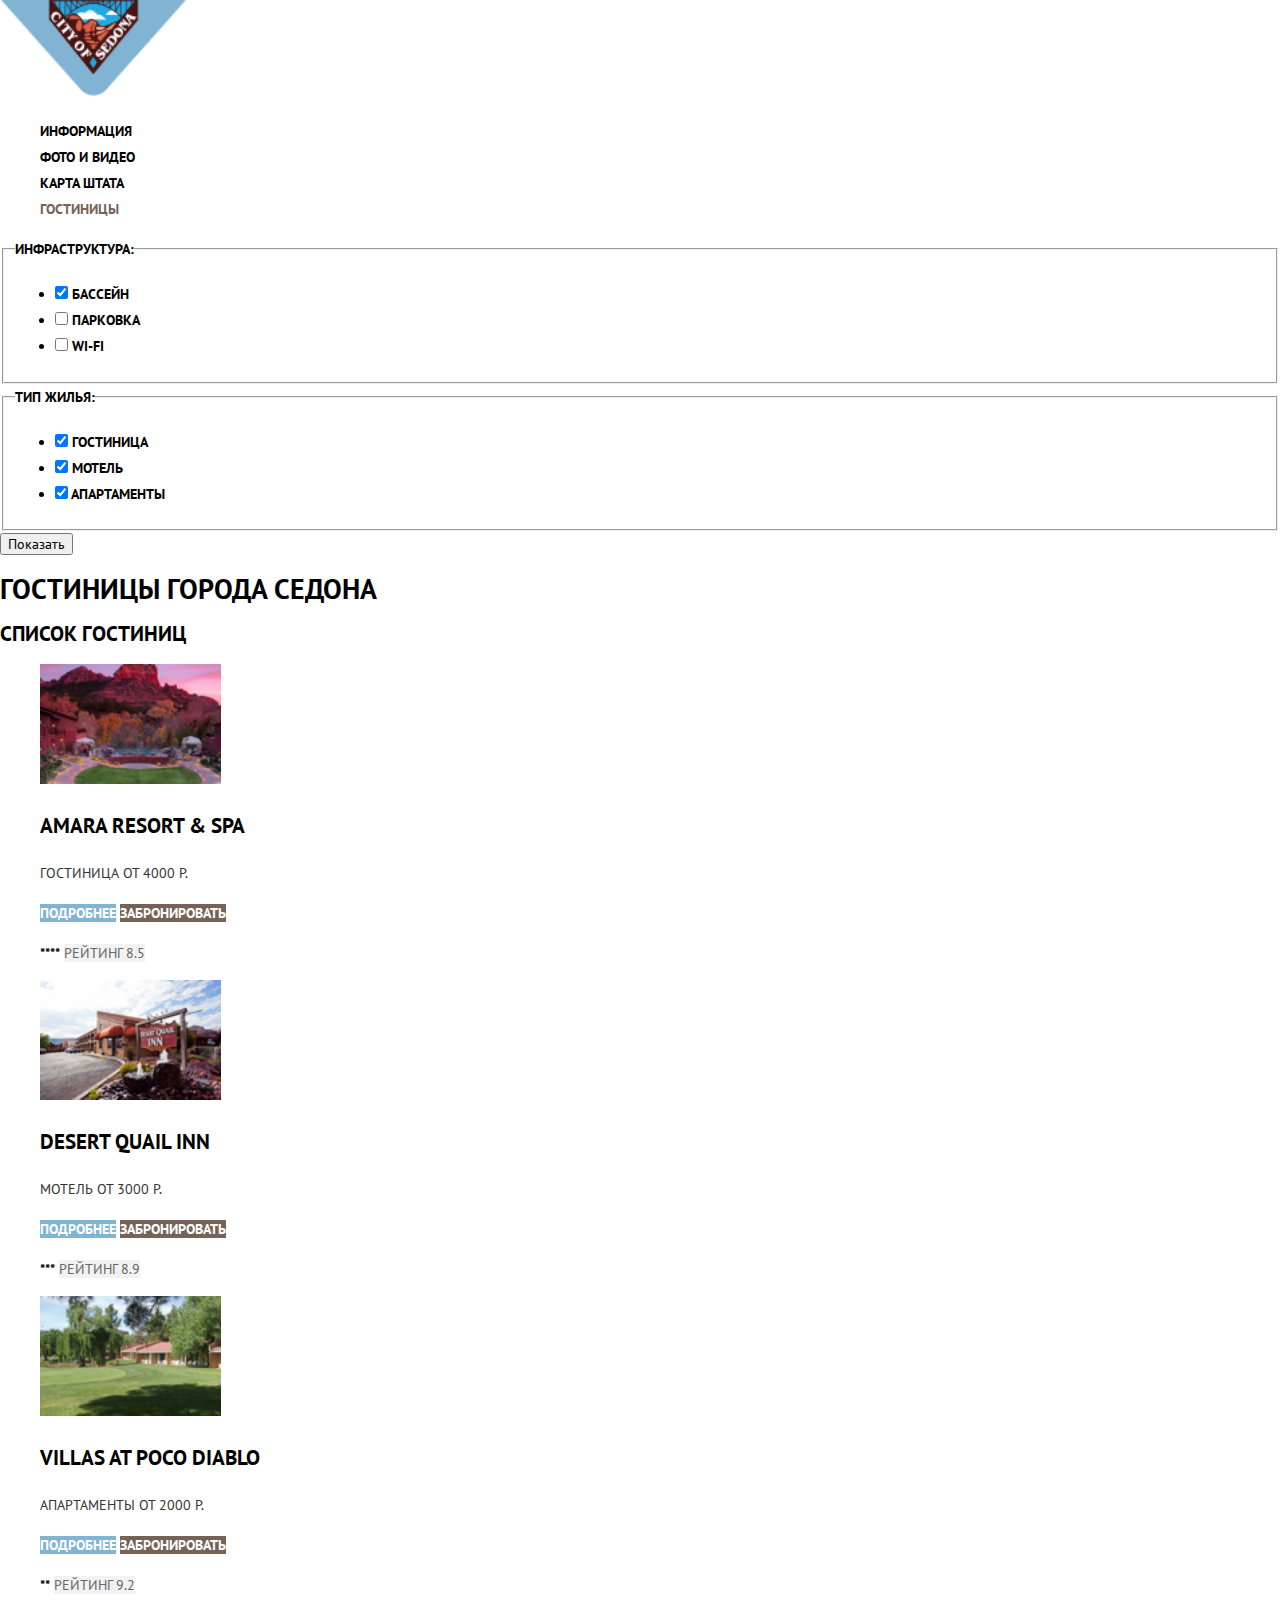
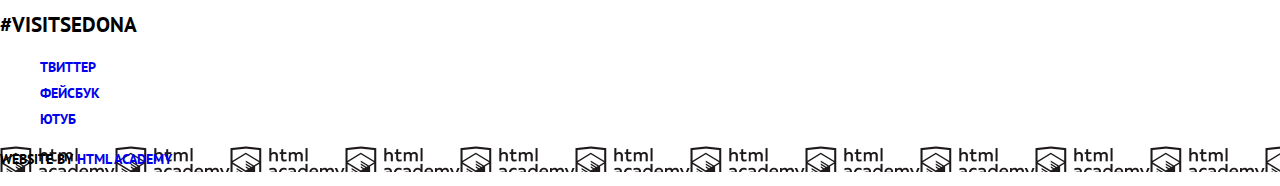
==== catalog.html @ d3e43f64 "исправление ошибок" ====
<!DOCTYPE html>
<html lang="ru">
  <head>
    <meta charset="utf-8">
     <title> City of Sedona</title>
     <link href="https://fonts.googleapis.com/css?family=PT+Sans:400,700" rel="stylesheet">
     <link href="css/normalize.css" rel="stylesheet">
     <link href="css/style.css" rel="stylesheet">
  </head>
  <body>
      <header class="main-header">
          <nav class="main-navigation">
              <a class="main-header-logo" href="index.html">
                  <img src="img/logo.png" width="187" height="96" alt="Логотип  city of Sedona">
                  </a>
              <ul class="site-navigation">
                <li><a href="info.html">Информация</a></li>
                <li><a href="photo_video.html">Фото и видео</a></li>
                <li><a href="state_map.html">Карта штата</a></li>
                <li class="site-navigation-current"><a href="catalog.html">Гостиницы</a></li>
              </ul>
            </nav>
    </header>
    <main class="container">
        <form class="filter" method="get"
        action="https://echo.htmlacademy.ru">
    <fieldset>
      <legend>Инфраструктура:</legend>
      <ul>
        <li class="filter-option">
          <input type="checkbox" name="pool" id="pool-id" checked>
          <label for="pool-id">Бассейн</label>
        </li>
        <li class="filter-option">
          <input type="checkbox" name="parking" id="parking-id">
          <label for="parking-id">Парковка</label>
        </li>
        <li class="filter-option">
          <input type="checkbox" name="Wi-Fi" id="Wi-Fi-id">
          <label for="Wi-Fi-id">Wi-Fi</label>
        </li>
      </ul>
    </fieldset>
    <fieldset>
        <legend>Тип жилья:</legend>
        <ul>
          <li class="filter-option">
            <input type="checkbox" name="hotel" id="hotel-id" checked>
            <label for="hotel-id">Гостиница</label>
          </li>
          <li class="filter-option">
            <input type="checkbox" name="motel" id="motel-id"checked>
            <label for="motel-id">Мотель</label>
          </li>
          <li class="filter-option">
            <input type="checkbox" name="apartments" id="apartments-id"checked>
            <label for="apartments-id">Апартаменты</label>
          </li>
        </ul>
      </fieldset>
      
    <button type="submit">Показать</button>
  </form>
            <h1 class="visualy-hidden">Гостиницы города Седона</h1>
          <section class="hotels">  
        <h2 class="visually-hidden">Cписок гостиниц</h2>
        <ul class="hotels-list">
                <li class="hotels-item">
                        <p class="hotels-item-image">
                          <img src="img/hotel-1.png" width="181" height="120" alt="Гостиница Amara Resort & Spa">
                        </p>        
                    <h3 class="hotels-name">Amara Resort & Spa</h3>
                <p>
                    <span class="hotels-type">Гостиница</span>
                    <span class="hotel-price">от 4000 Р.</span>
                </p>  
                <p class="hotel-item-detail">
                    <a class="details-bottom" href="#">Подробнее</a>
                    <a class="reservation-bottom" href="#">Забронировать</a>
                      </p>
                <p>
                  <span class="hotel-stars">****</span>
                  <span class="hotel-rating">Рейтинг 8.5</span> </p>             
                </li>
                <li class="hotels-item">
                            <p class="hotels-item-image">
                                      <img src="img/hotel-2.png" width="181" height="120" alt="Гостиница Desert Quail Inn">
                            </p>          
                        <h3 class="hotels-name">Desert Quail Inn</h3>
                    <p>
                        <span class="hotels-type">Мотель</span>
                        <span class="hotel-price">от 3000 Р.</span>
                    </p>  
                    <p class="hotel-item-detail">
                        <a class="details-bottom" href="#">Подробнее</a>
                        <a class="reservation-bottom" href="#">Забронировать</a>
                          </p>
                    <p>
                      <span class="hotel-stars">***</span>
                      <span class="hotel-rating"> Рейтинг 8.9</span> 
                    </p>             
                </li>
                <li class="hotels-item">
                        <p class="hotels-item-image">
                                  <img src="img/hotel-3.png" width="181" height="120" alt="Гостиница Villas At Poco Diablo"></p>
                    <h3 class="hotels-name">Villas At Poco Diablo</h3>
                <p>
                    <span class="hotels-type">Апартаменты</span>
                    <span class="hotel-price">от 2000 Р.</span>
                </p>  
                <p class="hotel-item-detail">
                    <a class="details-bottom" href="#">Подробнее</a>
                    <a class="reservation-bottom" href="#">Забронировать</a>
                      </p>
                <p>
                  <span class="hotel-stars">**</span>
                  <span class="hotel-rating"> Рейтинг 9.2</span>
                </p>             
                </li>
            </ul>
            <footer class="main-footer">
                    <p class="footer-contacts">
                       <a href="#">#VISITSEDONA </a></p>
                    <div class="footer-social">
                        <ul>
                          <li><a class="social-button" href="#">Твиттер</a></li>
                          <li><a class="social-button" href="#">Фейсбук</a></li>
                          <li><a class="social-button" href="#">Ютуб</a></li>
                        </ul>
                      </div> 
                      <p class="footer-copyright">
                          <b>Website by</b> 
                          <a  href="https://htmlacademy.ru">HTML Academy</a>
                        </p>
                  </footer> 
                  
  </body>
  </html>
---- css/style.css ----
body {
  margin: 0;
  padding: 0;

  font-family: "PT Sans", Arial, sans-serif;
  font-size: 14px;
  line-height: 26px;
  font-weight: 700;
  color: #000000;
  text-transform: uppercase;
  background-color: #ffffff;
  
}
a {
    text-decoration: none;
  }
  .main-navigation {
    font-size: 14px;
    line-height: 26px;
    color: #000000;
  }
  
  .site-navigation {
    list-style: none;
  }
  .site-navigation a {
  color: #000000;
}
.site-navigation a:hover{
    color: #81b3d2;
}
.site-navigation a:active
{
  color:rgba(0, 0, 0, 0.302);
}
.welcome-words{
    background-image: url("../img/background_welcome.jpg");
    background-repeat: no-repeat;
}
.welcome {
    font-size: 21px;
  }
  
.reason-title {
    color: rgb(51, 51, 51); 
    font-weight:400;
  }
  .interested-in{
    font-size:30px;
    line-height: 36px;
    color: #000000;
  }
  .appointment-info{
    font-size:14px;
    line-height: 24px;
    color: #333333;
    font-weight:400;
  }
  .footer-contacts a{
    font-size:21px;
    line-height: 26px;
    color: #000000;

  }
  .hotels-list{
    list-style: none;

  }
  .appointment-title{
        font-size:21px;
        line-height: 26px;
        color: #ffffff;
        background-color:#766357;
      
      }
      .button {
        font-size:21px;
        line-height:26px;
        color: #ffffff;
      
        background-color: #81b3d2;
        border: none;
      }

        .footer-social ul {
            list-style: none; 
        }
        .footer-copyright{
            background-image: url("../img/logo_name.svg"); 

        }
        .hotels-name{
            font-size:21px;
            line-height:26px;  
        }
        .reservation-bottom{
        font-size:14px;
        line-height:21px;
        color: #ffffff;
      
        background-color: #766357;
        border: none;}
        .reservation-bottom:hover{
          background-color:#604e43;
        }
        .reservation-bottom:active{
          background-color:#503e33; 
        }

        .details-bottom{
            font-size:14px;
        line-height:21px;
        color: #ffffff;
      
        background-color: #81b3d2;
        border: none;
      }
        .details-bottom:hover{
          background-color:#669ec0;
        }
        .details-bottom:active{
          background-color:#5496bd;

        }
        
        .hotels-type,.hotel-price{
                font-size: 14px;
                line-height:21px;
                color:#333333; 
                font-weight: 400;   
              }
        .hotel-rating{
            font-size: 14px;
            line-height:21px;
            color:#666666;
            background-color: #f2f2f2;
            border: none;
            font-weight: 400; 
        }  
        .site-navigation-current a{
            color:#766357;

        }
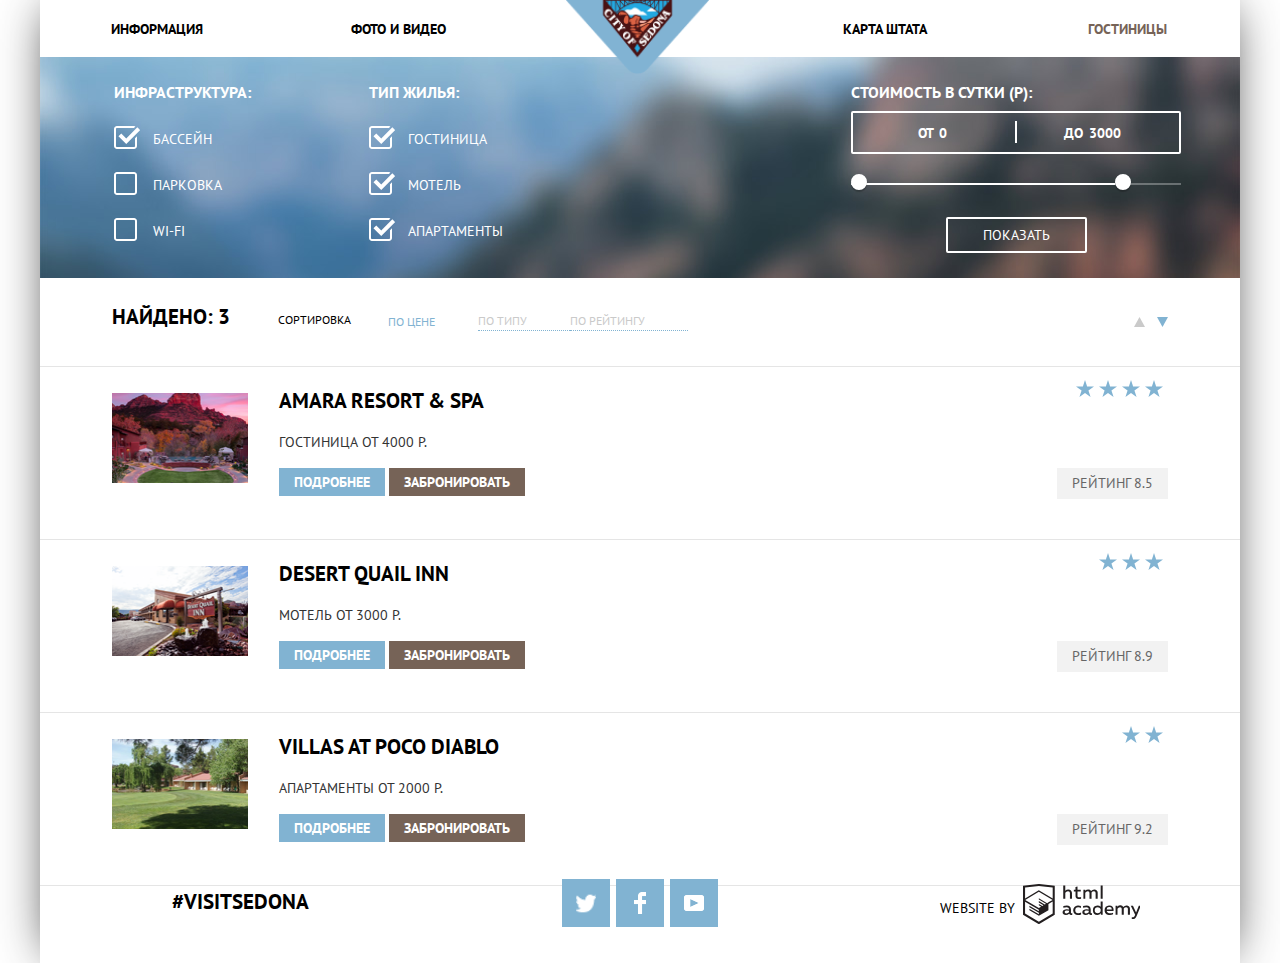
==== commit a5019bf7: "layout draft" ====
--- a/catalog.html
+++ b/catalog.html
@@ -8,69 +8,115 @@
      <link href="css/style.css" rel="stylesheet">
   </head>
   <body>
+      <div class="container">
       <header class="main-header">
           <nav class="main-navigation">
               <a class="main-header-logo" href="index.html">
-                  <img src="img/logo.png" width="187" height="96" alt="Логотип  city of Sedona">
+                  <img src="img/logo.png" width="145" height="70" alt="Логотип  city of Sedona">
                   </a>
               <ul class="site-navigation">
-                <li><a href="info.html">Информация</a></li>
-                <li><a href="photo_video.html">Фото и видео</a></li>
-                <li><a href="state_map.html">Карта штата</a></li>
-                <li class="site-navigation-current"><a href="catalog.html">Гостиницы</a></li>
+                <li class="item-left"><a href="info.html">Информация</a></li>
+                <li class="item-left"><a href="photo_video.html">Фото и видео</a></li>
+                <li class="item-right"><a href="state_map.html">Карта штата</a></li>
+                <li class="site-navigation-current item-right"><a href="catalog.html">Гостиницы</a></li>
               </ul>
             </nav>
     </header>
-    <main class="container">
+    <main>
         <form class="filter" method="get"
         action="https://echo.htmlacademy.ru">
-    <fieldset>
+        <fieldset>
       <legend>Инфраструктура:</legend>
       <ul>
         <li class="filter-option">
-          <input type="checkbox" name="pool" id="pool-id" checked>
+          <input class="visually-hidden filter-input filter-input-checkbox" type="checkbox" name="pool" id="pool-id" checked>
           <label for="pool-id">Бассейн</label>
         </li>
         <li class="filter-option">
-          <input type="checkbox" name="parking" id="parking-id">
+          <input class="visually-hidden filter-input filter-input-checkbox" type="checkbox" name="parking" id="parking-id">
           <label for="parking-id">Парковка</label>
         </li>
         <li class="filter-option">
-          <input type="checkbox" name="Wi-Fi" id="Wi-Fi-id">
+          <input class="visually-hidden filter-input filter-input-checkbox" type="checkbox" name="Wi-Fi" id="Wi-Fi-id">
           <label for="Wi-Fi-id">Wi-Fi</label>
         </li>
       </ul>
     </fieldset>
-    <fieldset>
+    <fieldset class="type-of-housing">
         <legend>Тип жилья:</legend>
         <ul>
           <li class="filter-option">
-            <input type="checkbox" name="hotel" id="hotel-id" checked>
+            <input class="visually-hidden filter-input filter-input-checkbox" type="checkbox" name="hotel" id="hotel-id" checked>
             <label for="hotel-id">Гостиница</label>
           </li>
           <li class="filter-option">
-            <input type="checkbox" name="motel" id="motel-id"checked>
+            <input class="visually-hidden filter-input filter-input-checkbox" type="checkbox" name="motel" id="motel-id"checked>
             <label for="motel-id">Мотель</label>
           </li>
           <li class="filter-option">
-            <input type="checkbox" name="apartments" id="apartments-id"checked>
+            <input class="visually-hidden filter-input filter-input-checkbox" type="checkbox" name="apartments" id="apartments-id"checked>
             <label for="apartments-id">Апартаменты</label>
           </li>
         </ul>
       </fieldset>
+      <div class="filter-range">
+        <div class="filter-range-title">Стоимость в сутки (р):</div>
+        <div class="price-controls">
+          <label class="min-price">от <input type="text" name="min-price" value="0"></label>
+          <label class="max-price">до <input type="text" name="max-price" value="3000"></label>
+        </div>
+        <div class="range-controls">
+          <div class="scale">
+            <div class="bar"></div>
+          </div>
+          <div class="range-toggle range-toggle-min"></div>
+          <div class="range-toggle range-toggle-max"></div>
+        </div>
+        <button class="btn-transparent" type="submit">Показать</button>
+      </div>
       
-    <button type="submit">Показать</button>
   </form>
-            <h1 class="visualy-hidden">Гостиницы города Седона</h1>
+  <section class="result">
+    <span class="title-result">Найдено: 3</span>
+    <span class="sorting">Сортировка</span>
+    <div>
+      <ul class="sorting-for">
+        <li class="price">
+          <a href="#">По цене</a>
+        </li>
+        <li class="type">
+          <a href="#">По типу</a>
+        </li>
+        <li class="for-raiting">
+          <a href="#">По рейтингу</a>
+        </li>
+        </ul>
+    </div>
+    <div class="trigon">
+      <div class="trigon-up">
+        <a href="#">
+            <svg xmlns="http://www.w3.org/2000/svg" width="11" height="10">
+              <path fill="#cacaca" d="M5.5 0L0 10h11z"/>
+            </svg></a>
+      </div>
+      <div class="trigon-down">
+        <a href="#">
+            <svg xmlns="http://www.w3.org/2000/svg" width="11" height="10">
+              <path fill="#81b3d2" d="M5.5 10L0 0h11"/>
+            </svg></a>
+      </div>      
+    </div>
+  </section>  
           <section class="hotels">  
-        <h2 class="visually-hidden">Cписок гостиниц</h2>
+        <h2 class="visually-hidden">Cписок гостиниц города Седона</h2>
         <ul class="hotels-list">
                 <li class="hotels-item">
                         <p class="hotels-item-image">
-                          <img src="img/hotel-1.png" width="181" height="120" alt="Гостиница Amara Resort & Spa">
-                        </p>        
-                    <h3 class="hotels-name">Amara Resort & Spa</h3>
-                <p>
+                          <img src="img/hotel-1.png" width="136" height="90" alt="Гостиница Amara Resort & Spa">
+                        </p>
+                        <div class="description-hotels">        
+                    <h3 class="hotels-name"><a href="#">Amara Resort & Spa</a></h3>
+                <p class="type-price">
                     <span class="hotels-type">Гостиница</span>
                     <span class="hotel-price">от 4000 Р.</span>
                 </p>  
@@ -79,14 +125,41 @@
                     <a class="reservation-bottom" href="#">Забронировать</a>
                       </p>
                 <p>
-                  <span class="hotel-stars">****</span>
-                  <span class="hotel-rating">Рейтинг 8.5</span> </p>             
+                </div>
+                <div class="rating">
+                  <div class="stars">
+                    <ul class="stars-list">
+                      <li class="stars-item">
+                          <svg xmlns="http://www.w3.org/2000/svg" width="18" height="17">
+                            <path fill="#81B3D2" d="M9.002 0l2.126 6.494h6.877l-5.564 4.012L14.566 17l-5.564-4.013L3.438 17l2.126-6.494L0 6.494h6.878z"/>
+                          </svg>
+                        </li> 
+                        <li class="stars-item">
+                            <svg xmlns="http://www.w3.org/2000/svg" width="18" height="17">
+                              <path fill="#81B3D2" d="M9.002 0l2.126 6.494h6.877l-5.564 4.012L14.566 17l-5.564-4.013L3.438 17l2.126-6.494L0 6.494h6.878z"/>
+                            </svg>
+                          </li> 
+                          <li class="stars-item">
+                              <svg xmlns="http://www.w3.org/2000/svg" width="18" height="17">
+                                <path fill="#81B3D2" d="M9.002 0l2.126 6.494h6.877l-5.564 4.012L14.566 17l-5.564-4.013L3.438 17l2.126-6.494L0 6.494h6.878z"/>
+                              </svg>
+                            </li> 
+                            <li class="stars-item">
+                                <svg xmlns="http://www.w3.org/2000/svg" width="18" height="17">
+                                  <path fill="#81B3D2" d="M9.002 0l2.126 6.494h6.877l-5.564 4.012L14.566 17l-5.564-4.013L3.438 17l2.126-6.494L0 6.494h6.878z"/>
+                                </svg>
+                              </li>  
+                    </ul>
+                  </div>
+                  <span class="hotel-rating">Рейтинг 8.5</span> </p> 
+                </div>            
                 </li>
                 <li class="hotels-item">
                             <p class="hotels-item-image">
-                                      <img src="img/hotel-2.png" width="181" height="120" alt="Гостиница Desert Quail Inn">
-                            </p>          
-                        <h3 class="hotels-name">Desert Quail Inn</h3>
+                                      <img src="img/hotel-2.png" width="136" height="90" alt="Гостиница Desert Quail Inn">
+                            </p> 
+                            <div class="description-hotels">           
+                        <h3 class="hotels-name"><a href="#">Desert Quail Inn</a></h3>
                     <p>
                         <span class="hotels-type">Мотель</span>
                         <span class="hotel-price">от 3000 Р.</span>
@@ -95,46 +168,106 @@
                         <a class="details-bottom" href="#">Подробнее</a>
                         <a class="reservation-bottom" href="#">Забронировать</a>
                           </p>
-                    <p>
-                      <span class="hotel-stars">***</span>
+                    <p></div>
+                      <div class="rating">
+                          <div class="stars">
+                            <ul class="stars-list">
+                              <li class="stars-item">
+                                  <svg xmlns="http://www.w3.org/2000/svg" width="18" height="17">
+                                    <path fill="#81B3D2" d="M9.002 0l2.126 6.494h6.877l-5.564 4.012L14.566 17l-5.564-4.013L3.438 17l2.126-6.494L0 6.494h6.878z"/>
+                                  </svg>
+                                </li> 
+                                <li class="stars-item">
+                                    <svg xmlns="http://www.w3.org/2000/svg" width="18" height="17">
+                                      <path fill="#81B3D2" d="M9.002 0l2.126 6.494h6.877l-5.564 4.012L14.566 17l-5.564-4.013L3.438 17l2.126-6.494L0 6.494h6.878z"/>
+                                    </svg>
+                                  </li> 
+                                  <li class="stars-item">
+                                      <svg xmlns="http://www.w3.org/2000/svg" width="18" height="17">
+                                        <path fill="#81B3D2" d="M9.002 0l2.126 6.494h6.877l-5.564 4.012L14.566 17l-5.564-4.013L3.438 17l2.126-6.494L0 6.494h6.878z"/>
+                                      </svg>
+                                    </li> 
+                            </ul>
+                          </div>
                       <span class="hotel-rating"> Рейтинг 8.9</span> 
-                    </p>             
+                    </p> 
+                    </div>            
                 </li>
                 <li class="hotels-item">
                         <p class="hotels-item-image">
-                                  <img src="img/hotel-3.png" width="181" height="120" alt="Гостиница Villas At Poco Diablo"></p>
-                    <h3 class="hotels-name">Villas At Poco Diablo</h3>
+                                  <img src="img/hotel-3.png" width="136" height="90" alt="Гостиница Villas At Poco Diablo"></p>
+                <div class="description-hotels"> 
+                    <h3 class="hotels-name"><a href="#">Villas At Poco Diablo</a></h3>
                 <p>
                     <span class="hotels-type">Апартаменты</span>
                     <span class="hotel-price">от 2000 Р.</span>
                 </p>  
                 <p class="hotel-item-detail">
-                    <a class="details-bottom" href="#">Подробнее</a>
-                    <a class="reservation-bottom" href="#">Забронировать</a>
+                    <a class="details-bottom hotel-bottom" href="#">Подробнее</a>
+                    <a class="reservation-bottom hotel-bottom" href="#">Забронировать</a>
                       </p>
                 <p>
-                  <span class="hotel-stars">**</span>
+                </div> 
+                <div class="rating">
+                    <div class="stars">
+                      <ul class="stars-list">
+                        <li class="stars-item">
+                            <svg xmlns="http://www.w3.org/2000/svg" width="18" height="17">
+                              <path fill="#81B3D2" d="M9.002 0l2.126 6.494h6.877l-5.564 4.012L14.566 17l-5.564-4.013L3.438 17l2.126-6.494L0 6.494h6.878z"/>
+                            </svg>
+                          </li> 
+                          <li class="stars-item">
+                              <svg xmlns="http://www.w3.org/2000/svg" width="18" height="17">
+                                <path fill="#81B3D2" d="M9.002 0l2.126 6.494h6.877l-5.564 4.012L14.566 17l-5.564-4.013L3.438 17l2.126-6.494L0 6.494h6.878z"/>
+                              </svg>
+                            </li>  
+                      </ul>
+                    </div>
                   <span class="hotel-rating"> Рейтинг 9.2</span>
-                </p>             
+                </p> </div>            
                 </li>
             </ul>
             <footer class="main-footer">
-                    <p class="footer-contacts">
-                       <a href="#">#VISITSEDONA </a></p>
-                    <div class="footer-social">
-                        <ul>
-                          <li><a class="social-button" href="#">Твиттер</a></li>
-                          <li><a class="social-button" href="#">Фейсбук</a></li>
-                          <li><a class="social-button" href="#">Ютуб</a></li>
-                        </ul>
-                      </div> 
-                      <p class="footer-copyright">
-                          <b>Website by</b> 
-                          <a  href="https://htmlacademy.ru">HTML Academy</a>
-                        </p>
-                  </footer> 
-                  
-  </body>
-  </html>     
+                <p class="footer-contacts">
+                   <a href="#">#VISITSEDONA </a></p>
+                <div class="footer-social">
+                    <ul>
+                      <li><a class="social-button" href="#"><span class="visually-hidden">Твиттер</span>
+                        <svg xmlns="http://www.w3.org/2000/svg" xmlns:xlink="http://www.w3.org/1999/xlink" width="20" height="20"><image width="20" height="21" xlink:href="[data-uri]"/></svg></a></li>
+                      <li><a class="social-button" href="#"><span class="visually-hidden">Фейсбук</span>
+                        <svg xmlns="http://www.w3.org/2000/svg" xmlns:xlink="http://www.w3.org/1999/xlink" width="12" height="22" viewBox="0 0 12 22">
+                          <metadata><?xpacket begin="﻿" id="W5M0MpCehiHzreSzNTczkc9d"?>
+                        <x:xmpmeta xmlns:x="adobe:ns:meta/" x:xmptk="Adobe XMP Core 5.6-c142 79.160924, 2017/07/13-01:06:39        ">
+                           <rdf:RDF xmlns:rdf="http://www.w3.org/1999/02/22-rdf-syntax-ns#">
+                              <rdf:Description rdf:about=""/>
+                           </rdf:RDF>
+                        </x:xmpmeta>
+                                             
+                        <?xpacket end="w"?></metadata>
+                        <image id="fb-icon" width="12" height="22" xlink:href="[data-uri]"/>
+                        </svg></a></li>
+                      <li><a class="social-button" href="#"><span class="visually-hidden">Ютуб</span>
+                        <svg xmlns="http://www.w3.org/2000/svg" xmlns:xlink="http://www.w3.org/1999/xlink" width="20" height="16" viewBox="0 0 20 16">
+                          <metadata><?xpacket begin="﻿" id="W5M0MpCehiHzreSzNTczkc9d"?>
+                        <x:xmpmeta xmlns:x="adobe:ns:meta/" x:xmptk="Adobe XMP Core 5.6-c142 79.160924, 2017/07/13-01:06:39        ">
+                           <rdf:RDF xmlns:rdf="http://www.w3.org/1999/02/22-rdf-syntax-ns#">
+                              <rdf:Description rdf:about=""/>
+                           </rdf:RDF>
+                        </x:xmpmeta>                      
+                        <?xpacket end="w"?></metadata>
+                        <image id="youtube" width="20" height="16" xlink:href="[data-uri]"/>
+                        </svg></a></li>
+                    </ul>
+                  </div> 
+                  <p class="footer-copyright">
+                      <b>Website by</b> 
+                      <a  href="https://htmlacademy.ru"><span class="visually-hidden">HTML Academy</span>
+                        <svg id="Layer_1" data-name="Layer 1" xmlns="http://www.w3.org/2000/svg" viewBox="0 0 108.08 36.85"><title>logo-htmlacademy-small1</title><path d="M44.61,26.88a2,2,0,0,0,.55-0.1v1.33a3.25,3.25,0,0,1-1.18.21,1.67,1.67,0,0,1-1.67-1,4.84,4.84,0,0,1-3.14,1.08c-1.51,0-2.91-.83-2.91-2.55,0-2.13,2-2.79,3.71-2.79a11.08,11.08,0,0,1,2.17.25v-0.3c0-1-.76-1.77-2.19-1.77a7.42,7.42,0,0,0-3,.64v-1.7a10.21,10.21,0,0,1,3.19-.55c2.36,0,3.81,1.12,3.81,3.65v3a0.54,0.54,0,0,0,.49.59h0.17Zm-6.44-1.13A1.35,1.35,0,0,0,39.63,27h0.11a3.39,3.39,0,0,0,2.41-1V24.58a9.72,9.72,0,0,0-1.81-.21c-1,0-2.16.33-2.16,1.38h0Zm12.36-6.11a5,5,0,0,1,2.57.64V22a4.08,4.08,0,0,0-2.3-.7,2.75,2.75,0,1,0,0,5.49,5,5,0,0,0,2.43-.64v1.71a6.27,6.27,0,0,1-2.76.57A4.21,4.21,0,0,1,46,24.51q0-.21,0-0.41a4.32,4.32,0,0,1,4.18-4.46h0.38Zm12.17,7.24a2,2,0,0,0,.55-0.1v1.33a3.25,3.25,0,0,1-1.18.21,1.67,1.67,0,0,1-1.67-1,4.84,4.84,0,0,1-3.14,1.08c-1.51,0-2.91-.83-2.91-2.55,0-2.13,2-2.79,3.71-2.79a11.08,11.08,0,0,1,2.17.25v-0.3c0-1-.76-1.77-2.19-1.77a7.42,7.42,0,0,0-3,.64v-1.7a10.21,10.21,0,0,1,3.19-.55c2.36,0,3.81,1.12,3.81,3.65v3a0.54,0.54,0,0,0,.49.59h0.17Zm-6.44-1.13A1.35,1.35,0,0,0,57.73,27h0.11a3.39,3.39,0,0,0,2.41-1V24.58a9.72,9.72,0,0,0-1.81-.21c-1.06,0-2.16.33-2.16,1.38h0ZM73,16V28.2H71.35V26.88a3.88,3.88,0,0,1-3.19,1.54,4.4,4.4,0,0,1,0-8.78,3.81,3.81,0,0,1,3,1.3V16H73Zm-4.53,5.22a2.76,2.76,0,1,0,0,5.52A2.86,2.86,0,0,0,71.15,25V23A2.91,2.91,0,0,0,68.49,21.27ZM79,19.64c3.31,0,4.46,2.68,3.92,5.09H76.7c0.21,1.5,1.67,2.11,3.19,2.11a6.11,6.11,0,0,0,2.64-.59v1.6a7.14,7.14,0,0,1-3,.57C77,28.42,74.78,27,74.78,24a4.18,4.18,0,0,1,4-4.39H79Zm0.09,1.54a2.28,2.28,0,0,0-2.44,2.1v0.06H81.3A2,2,0,0,0,79.13,21.18Zm5.73,7V19.87h1.65v1a3.81,3.81,0,0,1,2.78-1.27A2.86,2.86,0,0,1,91.89,21a4.12,4.12,0,0,1,2.91-1.33A3.06,3.06,0,0,1,98,23V28.2h-1.9V23.05a1.59,1.59,0,0,0-1.42-1.75H94.42a2.8,2.8,0,0,0-2.07,1.12V28.2h-1.9V23.05A1.59,1.59,0,0,0,89,21.31H88.8a3,3,0,0,0-2.21,1.29v5.63H84.86Zm21.31-8.33h1.9l-3.91,9.46c-0.9,2.17-2.09,2.86-3.35,2.86a4.76,4.76,0,0,1-1.1-.14V30.46a2.86,2.86,0,0,0,.85.12c0.9,0,1.58-.64,2.07-1.9l0.17-.42-4-8.4h2l2.86,6.29ZM38.73,1.46V6.22a3.81,3.81,0,0,1,2.7-1.14,3.25,3.25,0,0,1,3.44,3.4v5.15H43V8.72a1.81,1.81,0,0,0-1.61-2h-0.3a2.93,2.93,0,0,0-2.32,1.39v5.52h-1.9V1.46h1.9ZM49.94,2.31v3h3V6.91h-3v3.81c0,1.1.5,1.46,1.58,1.46a4.49,4.49,0,0,0,1.69-.33v1.6A6.8,6.8,0,0,1,51,13.8a2.55,2.55,0,0,1-2.86-2.74V6.89H46.58V5.26h1.5V2.74Zm5.4,11.31V5.28H57v1A3.81,3.81,0,0,1,59.77,5a2.86,2.86,0,0,1,2.6,1.33A4.12,4.12,0,0,1,65.28,5,3.06,3.06,0,0,1,68.44,8.4v5.21h-1.9V8.46a1.59,1.59,0,0,0-1.42-1.75H64.89a2.8,2.8,0,0,0-2.07,1.12v5.78h-1.9V8.46A1.59,1.59,0,0,0,59.5,6.71H59.27A3,3,0,0,0,57.06,8v5.63H55.34ZM71.17,1.45H73V13.6H71.17V1.45ZM14.71,0H14.55L0,1.54V28.21l14.55,8.66,14.55-8.66V1.54Zm12.5,27.1L14.55,34.64,1.9,27.12V16.18l12.59,7.5V25L5.86,19.9v1.31l8.68,5.21v1.39L5.87,22.65V24l8.68,5.21,8.75-5.24V18.31L27.2,16V27.12Zm0-12.53-3.48,2-1.6,1L14.51,13v1.31L21,18.23H21l-0.14.09-1,.54-5.37-3.2V17l4.24,2.52-1,.67-3.2-1.9v1.31l2.1,1.24L14.5,22.1,2,14.65,14.51,7.11Zm0-1.32L14.49,5.76,1.91,13.25v-10L14.56,1.92,27.21,3.25v10h0Z" transform="translate(0 -0.02)" fill="#231f20"/></svg>
+                      </a>
+                    </p>
+              </footer>  
+          </div>
+        </body>
+      </html>
 
             --- a/css/style.css
+++ b/css/style.css
@@ -9,8 +9,50 @@
   color: #000000;
   text-transform: uppercase;
   background-color: #ffffff;
-  
-}
+}
+img{
+max-width: 100%;
+height:auto;
+
+}
+html { box-sizing: border-box; }
+*, *::before, *::after { box-sizing: inherit;  }
+
+.visually-hidden:not(:focus):not(:active),
+input[type="checkbox"].visually-hidden,
+input[type="radio"].visually-hidden {
+  position: absolute;
+
+  width: 1px;
+  height: 1px;
+  margin: -1px;
+  border: 0;
+  padding: 0;
+
+  white-space: nowrap;
+
+  clip-path: inset(100%);
+  clip: rect(0 0 0 0);
+  overflow: hidden;
+}
+
+.container{
+width:1200px;
+margin:0 auto;
+-webkit-box-shadow: 0px 0px 47px -11px rgba(0,0,0,0.84);
+-moz-box-shadow: 0px 0px 47px -11px rgba(0,0,0,0.84);
+box-shadow: 0px 0px 47px -11px rgba(0,0,0,0.84);
+}
+.main-header{
+min-height: 57px;
+}
+ .main-header-logo{
+ position: absolute;
+ left:51%;
+ margin-left:-88px;
+ 
+ z-index: 1;
+} 
 a {
     text-decoration: none;
   }
@@ -22,6 +64,30 @@
   
   .site-navigation {
     list-style: none;
+    display:flex;
+    margin: 0;
+    
+    padding-left: 71px;
+    min-height:57px;
+    align-items:center;
+    
+    padding-right:73px;
+    justify-content: space-between;
+  }
+
+  .site-navigation li:nth-child(2){
+    margin-right: auto;
+  }
+  .site-navigation li{
+    width:240px;
+  }
+  .item-left{
+    text-align: left;
+    
+  }
+  .item-right{
+    text-align: right;
+
   }
   .site-navigation a {
   color: #000000;
@@ -36,119 +102,841 @@
 .welcome-words{
     background-image: url("../img/background_welcome.jpg");
     background-repeat: no-repeat;
-}
-.welcome {
+    min-height: 512px;
+    text-align: center;
+    padding-top: 76px;
+     position: relative;
+}
+
+.welcome-words::after {
+content: "";
+width:100%;
+height:58px;
+background-image: url("../img/polygon.png");
+
+background-repeat: no-repeat;
+position: absolute;
+bottom: 0;
+left:0;
+
+}
+.welcome-words img{
+  margin-left: 16px;
+
+}
+
+.saying {
     font-size: 21px;
-  }
-  
-.reason-title {
+    /* min-height: 100px; */
+    text-align: center;
+    margin-top: 55px;
+    margin-left: 15px;
+
+  }
+  .reason-title { 
     color: rgb(51, 51, 51); 
-    font-weight:400;
-  }
+   font-weight:400;
+   text-align: center;
+   min-height: 48px; 
+   padding: 0;
+   margin: 28px;
+   margin-left: 40px;
+ }
+ .item-title{
+  font-size: 21px;
+  line-height: 22px;
+  margin-top: 25px;
+  padding-left: 18px;
+
+ }
+ .item-title-extra{
+  font-size: 21px;
+  line-height: 21px;
+  margin-top: 4px; 
+ }
+
+  /* --------------------------------------------------------------- */
+ 
+   .reason-list{
+  display: flex;
+  flex-wrap: wrap;
+   min-height: 255px;
+   margin: 0;
+   padding: 0;
+   list-style: none;
+   justify-content: center;
+   
+ } 
+ .reason-item{
+   width:400px;
+   min-height: 255px;
+   background-color:#eeeeee;
+   text-align: center;
+   padding-top: 25px;
+   padding-right: 23px;
+   padding-left: 25px;
+
+ }
+ .reason-item-special{
+   background-color: #81b3d2;
+   color:#ffffff;
+
+ }
+
+ .reason-item-image{
+  vertical-align: top;
+  line-height: 0;
+  border:none;
+  margin: 0 auto;
+
+ }
+ .description-item-special{
+   font-weight:400;
+   font-size: 14px;
+  line-height: 21px; 
+
+ }
+ .description-reason{
+  font-weight:400;
+  text-align: center;
+  line-height: 22px;
+ }
+ .item-number{
+  font-weight:400;
+  text-align: center;
+  font-size: 14px;
+  line-height: 21px; 
+  padding-bottom: 9px;
+  padding-left: 11px;
+}
+
+ .extra-reason-list
+ {
+  display: flex;
+  flex-wrap: nowrap;
+   min-height: 255px;
+   margin: 0;
+   padding: 0;
+   list-style: none;
+ }
+ .extra-reason-item{
+    width: 400px;
+    min-height: 328px;
+    text-align: center;
+    padding-top: 159px;
+    padding-left: 61px;
+    padding-right: 46px;
+}
+ 
+ .extra-reason-item:nth-child(1){
+  background: url("../img/icon-house.png");
+  background-repeat: no-repeat;
+  background-position: 169px 63px;
+ }
+ .extra-reason-item:nth-child(2){
+  background: url("../img/icon-food.png");
+  background-repeat: no-repeat;
+  background-position: 171px 63px;
+ }
+ .extra-reason-item:nth-child(3){
+  background: url("../img/icon-gift.png");
+  background-repeat: no-repeat;
+  background-position: 178px 59px;
+ }
+  
+
+
+  
+ 
+/* ================================================================ */
   .interested-in{
     font-size:30px;
     line-height: 36px;
     color: #000000;
+    text-align: center;
+    padding-top: 23px;
+    margin-bottom: 26px;
+    padding-left: 16px;
+
   }
   .appointment-info{
     font-size:14px;
     line-height: 24px;
     color: #333333;
     font-weight:400;
-  }
+    text-align: center;
+    padding-left: 9px;
+    padding-bottom: 50px;
+    width:442px;
+    margin:0 auto;
+    border:none;
+  }
+.appointment-title{
+      font-size:21px;
+      line-height: 26px;
+      color: #ffffff;
+      background-color:#766357;
+      width:575px;
+      min-height:86px;
+      text-transform: uppercase;
+      display: block;
+      margin:0 auto;
+      border:none;
+      padding-left: 24px;
+      padding-bottom: 10px;
+
+    }
+    .appointment-title:hover{
+      background-color:#604e43;
+    } 
+    .appointment-title:active{
+      background-color:#503e33;
+    }
+    .button {
+      font-size:21px;
+      line-height:26px;
+      color: #ffffff;
+    
+      background-color: #81b3d2;
+      border: none;
+    }
+ .appointment-form{
+   width:575px;
+   min-height: 399px;
+   border:1px solid black;
+   padding: 55px;
+   text-align:center;
+   margin: 0 auto;
+   background-color: #ffffff;
+   position: absolute;
+   z-index: 100;
+   left:50%;
+   margin-left:-287px;
+   border:none;
+   padding-top: 43px;
+   padding-left: 68px;
+ }  
+ .appointment-form input{
+  width: 342px;
+ min-height: 10px;
+ height:38px;
+ background-color: #f2f2f2;
+ border:none;
+ padding-left: 12px;
+
+ }
+ .appointment-form input:hover{
+background-color: #ebebeb;
+ }
+ .appointment-form input:focus{
+  background-color:none;
+ }
+ .appointment-item{
+   display:flex;
+   justify-content: space-between;
+   align-items: center;
+   margin-bottom: 24px;
+   border:none;
+ }
+ 
+ .appointment-form .adult-amount{
+border:none;
+width:38px;
+height:38px;
+
+
+ }
+ .button-minus{
+  width:38px;
+  height:38px;
+  background:#f2f2f2;
+  margin-left:40px;
+  border:none;
+  font-size: 33px;
+  line-height:26px;
+  font-weight: 700;
+  color:#a9a9a9;
+ }
+ .button-minus:hover {
+   color: #000000;
+
+ }
+ .button-plus{
+  width:38px;
+  height:38px;
+  background:#f2f2f2;
+
+margin-left:0px;
+border:none;
+font-size: 33px;
+color:#a9a9a9;
+ }
+ .button-plus:hover{
+  color: #000000;
+ }
+ .appointment-item-two .children-amount{
+    width:38px;
+    height:38px;
+    background:#f2f2f2;
+
+ }
+ .appointment-item-two{
+   display: flex;
+   justify-content: flex-start;
+ }
+ .adult-amount{
+margin:0;
+padding:0;
+
+ }
+ .find{
+    display:block;
+    background-color: #81b3d2;
+    color:#ffffff;
+    width: 100%;
+    min-height:58px;
+    font-size:21px;
+    line-height: 26px;
+    text-transform: uppercase;
+    border:none;
+    margin-top: 33px;
+ }
+ .adults{
+   display:flex;
+ }
+ .children{
+  display:flex;
+  margin-left: 47px;
+ }
+ .footer-contacts{
+   width:400px;
+   text-align: center;
+ }
   .footer-contacts a{
     font-size:21px;
     line-height: 26px;
     color: #000000;
-
-  }
+    
+  }
+  .footer-social{
+    width:400px;
+  }
+  .footer-social ul {
+    display:flex;
+    list-style: none; 
+    margin:0 auto;
+    padding:0;
+    width:156px;
+    flex-wrap: wrap;
+  justify-content: space-between;
+    }
+.social-button:hover,
+.social-button:focus{
+  background-color: #669ec0;
+}
+.social-button:active{
+  background-color:#5496bd
+}
+.social-button:active{
+    fill: #88b6d1;
+  }
+
+  .footer-copyright {
+    display: flex;
+    width:400px;
+    justify-content: center;
+  margin-bottom: 4px;
+  align-items: center;
+}
+.footer-copyright a{
+width:118px;
+height:47px;
+
+}
+
+.footer-copyright a:hover path{
+  fill: #81b3d2;
+}
+.footer-copyright a:active path{
+  fill: #bdbbbc;
+}
+.footer-copyright b{
+  font-size:14px;
+    line-height: auto;
+    text-transform: uppercase;
+    font-weight: 400;
+    padding-right: 8px;
+}
+.main-footer{
+ display:flex; 
+justify-content:space-around;
+align-items: center;
+margin-top: -43px;
+
+min-height: 120px;
+      }
+  .social-button {
+  display: flex;
+  align-items: center;
+  justify-content: center;
+  width: 48px;
+  height: 48px;
+    
+      background-color: #81b3d2;
+    }
+     
+
+.result{
+display:flex;
+width:1200px; 
+/* border-bottom: 1px solid #e5e5e5; */
+padding: 28px 72px;
+justify-content: flex-start;
+flex-wrap: wrap;
+min-height: 88px;
+align-items: center;
+
+}
+ .title-result{
+  margin-top: -9px;
+  font-weight: bold;
+  font-size: 21px;
+  line-height: 26px;
+} 
+.sorting{
+  font-size: 12px;
+  line-height: 18px;
+  font-weight: 400;
+  align-items: center;
+  vertical-align: baseline;
+  margin-left: 48px;
+  margin-top: -3px;
+
+} 
+.sorting-for{
+  display:flex;
+  list-style: none;
+  /* width:785px; */
+  justify-content: flex-start;
+  font-size: 12px;
+  line-height: 18px;
+  font-weight: 400;
+  align-items: center;
+  margin:0;
+  padding:0;
+  margin-left: 37px;
+}  
+ .price a{
+color:#81b3d2;
+}
+.type {
+border-bottom: 1px dotted #81b3d2;
+}
+.type a,.for-raiting a{
+  color:#cacaca;
+}
+.type a:hover{
+  color:#81b3d2;
+}
+.type a:active{
+  color:#000000;
+}
+.for-raiting{
+  border-bottom: 1px dotted #81b3d2; 
+}
+.for-raiting a:hover{
+  color:#81b3d2;
+}
+.for-raiting a:active{
+  color:#000000;
+}
+.trigon{
+
+  display:flex;
+  margin:0;
+  padding:0;
+  margin-left:auto; 
+  /* left: 429px; */
+  position: relative;
+}
+.price{
+padding-right: 43px;
+}
+.type{
+  padding-right: 35px;
+}
+.trigon-botton {
+  margin-left:auto;
+}
+.trigon-up{
+  padding-right: 12px;
+}
+.trigon-up a:hover path{
+  fill: #231f20;
+}
+.trigon-down a:hover path{
+  fill: #231f20;
+}
+.trigon-up a:active path{
+  fill: #81b3d2;
+}
+.trigon-down a:active path{
+  fill: #81b3d2;}
+  .sorting-for li{
+    padding-right: 43px;
+  }
+
+
   .hotels-list{
-    list-style: none;
-
-  }
-  .appointment-title{
-        font-size:21px;
-        line-height: 26px;
-        color: #ffffff;
-        background-color:#766357;
+  list-style: none;
+  margin:0;
+  padding:0;
+  border-top: 1px solid #e5e5e5;
+  }
+  .hotels-item{
+    display: flex;
+    padding: 12px 72px;
+    border-bottom: 1px solid #e5e5e5;
+  }
+  .hotels-name{
+    margin-top: 9px;
+    margin-bottom: 0px;
+  }
+  .type-prise{
+    margin: 0;
+  }
+ 
+
+.hotels-name a{
+  font-size:21px;
+  line-height:26px;
+ color:#000000;    
+        }
+.hotels-name a:hover{
+  color:#81b3d2;
+        }
+.hotels-name a:active{
+  color:#cacaca;
+    }
+.description-hotels{
+  margin-left: 31px;
+}
+.rating{
+  margin-left:auto;
+  display: flex;
+  flex-direction: column;
+}
+.hotel-item-detail a{
+  padding: 5px 15px;
+}
+.reservation-bottom{
+font-size:14px;
+line-height:21px;
+color: #ffffff;
       
+background-color: #766357;
+border: none;}
+
+.reservation-bottom:hover{
+ background-color:#604e43;
+        }
+.reservation-bottom:active{
+  background-color:#503e33; 
+        }
+
+.details-bottom{
+font-size:14px;
+line-height:21px;
+color: #ffffff;  
+background-color: #81b3d2;
+border: none;
       }
-      .button {
-        font-size:21px;
-        line-height:26px;
-        color: #ffffff;
-      
-        background-color: #81b3d2;
-        border: none;
-      }
-
-        .footer-social ul {
-            list-style: none; 
+.details-bottom:hover{
+background-color:#669ec0;
         }
-        .footer-copyright{
-            background-image: url("../img/logo_name.svg"); 
-
-        }
-        .hotels-name{
-            font-size:21px;
-            line-height:26px;  
-        }
-        .reservation-bottom{
-        font-size:14px;
-        line-height:21px;
-        color: #ffffff;
-      
-        background-color: #766357;
-        border: none;}
-        .reservation-bottom:hover{
-          background-color:#604e43;
-        }
-        .reservation-bottom:active{
-          background-color:#503e33; 
-        }
-
-        .details-bottom{
-            font-size:14px;
-        line-height:21px;
-        color: #ffffff;
-      
-        background-color: #81b3d2;
-        border: none;
-      }
-        .details-bottom:hover{
-          background-color:#669ec0;
-        }
-        .details-bottom:active{
-          background-color:#5496bd;
-
+.details-bottom:active{
+background-color:#5496bd;
         }
         
-        .hotels-type,.hotel-price{
-                font-size: 14px;
-                line-height:21px;
-                color:#333333; 
-                font-weight: 400;   
-              }
-        .hotel-rating{
-            font-size: 14px;
-            line-height:21px;
-            color:#666666;
-            background-color: #f2f2f2;
-            border: none;
-            font-weight: 400; 
-        }  
-        .site-navigation-current a{
-            color:#766357;
-
-        }    
-                
+.hotels-type,.hotel-price{
+      font-size: 14px;
+       line-height:21px;
+      color:#333333; 
+       font-weight: 400;   
+      }
+.hotels-type{
+  margin-right:
+}      
+.hotel-rating{
+ font-size: 14px;
+line-height:21px;
+color:#666666;
+ background-color: #f2f2f2;
+border: none;
+ font-weight: 400;
+  margin-top: 63px;
+ padding: 5px 15px;
+
+} 
+.stars-list{
+list-style: none;
+display:flex;
+justify-content: flex-end;
+padding:0;
+margin:0;
+/* height:80px; */
+align-items: center;
+}
+.stars-item{
+padding-right:5px;
+}
+.site-navigation-current a{
+  color:#766357;
+}  
+
+.filter{
+display: flex;
+align-items: center;
+justify-content: flex-start;
+ background-image: url("../img/background-catalog.jpg");
+background-repeat: no-repeat;
+width:1200px;
+min-height:217px;
+color:#ffffff;
+padding: 5px 59px;
+}
+.filter fieldset{
+  margin-top: 20px;
+    border: none;
+}
+.type-of-housing{
+  margin-left: 93px;
+}
+ 
+
+.filter legend{
+  margin-bottom: 18px;
+  font-size:16px;
+  line-height: 21px;
+  padding-left: 2px;
+ 
+}
+.filter ul {
+  padding: 0;
+  margin: 0;
+  
+  list-style: none;
+  line-height: 21px;
+}
+
+.filter-option{
+
+  font-size:14px;
+  line-height: 27px;
+  font-weight: 400;
+  
     
-
-      
-
-
-
+  padding-bottom: 19px;
+    padding-left: 35px;
+}
+.filter-option label {
+  position: relative;
+
+  display: block;
+
+  cursor: pointer;
+  user-select: none;
+  padding-left: 6px;
+}
+.filter-input-checkbox + label::before {
+  content: "";
+  position: absolute;
+  left: -33px;
+  top: 0;
+  width: 26px;
+  height: 23px;
+
+
+  background-image: url("../img/checkbox-off.svg");
+  background-repeat: no-repeat;
+  background-position: 0 0;
+   /* border: 2px solid #ffffff;  */
+}
+.filter-input-checkbox:checked + label::before {
+
+  background-image: url("../img/checkbox-on.svg");
+  
+}
+  .filter-cost{
+    font-weight: 400;
+
+  }       
+
+  .filter-range {
+    width: 330px;
+    margin-left: auto; 
+  
+    color: #ffffff;
+    text-transform: uppercase;
+  }
+  
+  .filter-range-title {
+    margin-bottom: 8px;
+  
+    font-weight: 600;
+    font-size: 16px;
+    line-height: 21px;
+  }
+  
+  .price-controls {
+    position: relative;
+    
+    
+    margin-bottom: 29px;
+    height: 43px;
+    font-size: 0;
+    margin-bottom: 29px;
+    border: 2px solid #ffffff;
+    border-radius: 2px;
+  }
+  
+  .price-controls::after {
+    content: "";
+    position: absolute;
+    top: 50%;
+    left: 50%;
+  
+    width: 2px;
+    height: 22px;
+  
+    background: #ffffff;
+    transform: translate(-50%, -50%);
+  }
+  
+  .price-controls label {
+    display: inline-block;
+    line-height: 29px;
+    font-size: 14px;
+    line-height: 38px;
+    vertical-align: top;
+  
+    cursor: pointer;
+  }
+  
+  .price-controls .min-price,
+  .price-controls .max-price {
+    padding-right: 12px;
+    padding-left: 65px;
+  }
+  
+  .price-controls input {
+    width: 50px;
+    margin: 0;
+  
+    color: inherit;
+    font: inherit;
+  
+    background: none;
+    border: none;
+  }
+  
+  .range-controls {
+    position: relative;
+  
+    margin-bottom: 32px;
+  }
+  
+  .range-controls .scale {
+    height: 2px;
+  
+    background: rgba(255, 255, 255, 0.3);
+  }
+  
+  .range-controls .bar {
+    width: 80%;
+    height: 2px;
+  
+    background: #ffffff;
+  }
+  
+  .range-toggle {
+    position: absolute;
+    top: -9px;
+  
+    width: 4px;
+    height: 4px;
+  
+    background: #ababab;
+    border: 8px solid #ffffff;
+    border-radius: 50%;
+    box-shadow: 0 2px 1px 0 rgba(0, 1, 1, 0.2);
+    cursor: pointer;
+  }
+  
+  .range-toggle:hover {
+    background: #1c4f80;
+    background: url("../img/filter-button.svg")
+  }
+  
+  .range-toggle-min {
+    left: 0;
+  }
+  
+  .range-toggle-max {
+    left: 80%;
+  }
+  
+  .btn-transparent {
+    display: block;
+    margin: 0 auto;
+    padding: 6px 35px;
+  
+    font-size: 14px;
+    line-height: 20px;
+    color: #ffffff;
+    text-transform: uppercase;
+  
+    background: transparent;
+    border: 2px solid #ffffff;
+    border-radius: 2px;
+    cursor: pointer;
+  }
+  
+  .btn-transparent:hover {
+    color: #000000;
+  
+    background: #ffffff;
+  }
+ .calendar-arrival{
+   position:absolute;
+   left: 495px;
+    top: 60px;
+
+ } 
+ .calendar-departure{
+  position:absolute;
+  left: 494px;
+  top: 127px;
+ }
+ .calendar-arrival:hover path{
+  fill: #000000;
+}
+.calendar-arrival:active path{
+  fill: #81b3d2;
+}
+.calendar-departure:hover path{
+  fill: #000000;
+}
+.calendar-departure:active path{
+  fill: #81b3d2;
+}
  
+
+  
+
+
+
+ 
   
   
     
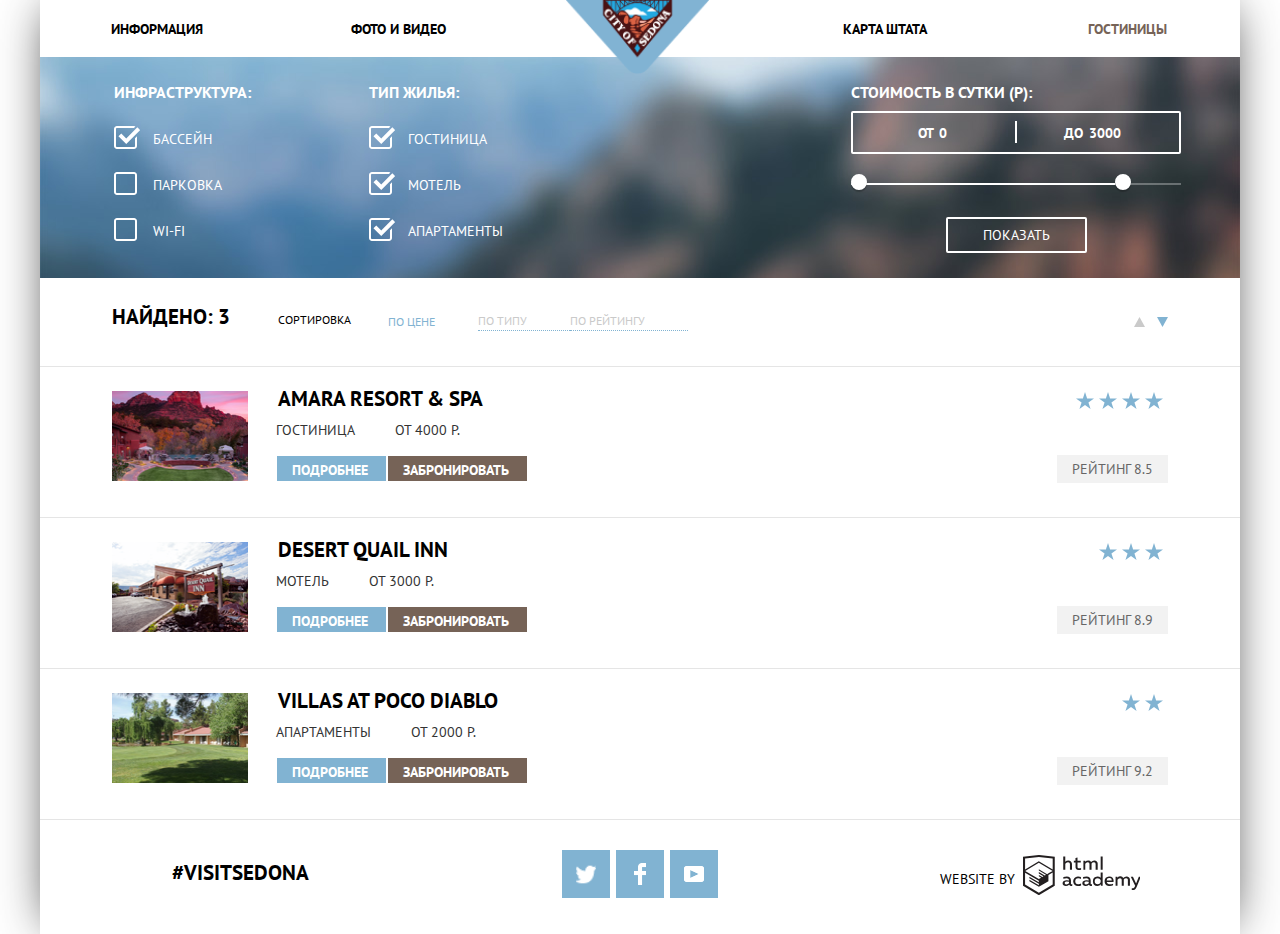
==== commit b2f76790: "pixel perfect draft" ====
--- a/catalog.html
+++ b/catalog.html
@@ -160,7 +160,7 @@
                             </p> 
                             <div class="description-hotels">           
                         <h3 class="hotels-name"><a href="#">Desert Quail Inn</a></h3>
-                    <p>
+                      <p class="type-price">
                         <span class="hotels-type">Мотель</span>
                         <span class="hotel-price">от 3000 Р.</span>
                     </p>  
@@ -198,7 +198,7 @@
                                   <img src="img/hotel-3.png" width="136" height="90" alt="Гостиница Villas At Poco Diablo"></p>
                 <div class="description-hotels"> 
                     <h3 class="hotels-name"><a href="#">Villas At Poco Diablo</a></h3>
-                <p>
+                    <p class="type-price">
                     <span class="hotels-type">Апартаменты</span>
                     <span class="hotel-price">от 2000 Р.</span>
                 </p>  
--- a/css/style.css
+++ b/css/style.css
@@ -130,7 +130,7 @@
     /* min-height: 100px; */
     text-align: center;
     margin-top: 55px;
-    margin-left: 15px;
+    margin-left: 2px;
 
   }
   .reason-title { 
@@ -140,19 +140,20 @@
    min-height: 48px; 
    padding: 0;
    margin: 28px;
-   margin-left: 40px;
+   margin-left: 23px;
  }
  .item-title{
   font-size: 21px;
   line-height: 22px;
   margin-top: 25px;
-  padding-left: 18px;
+  
 
  }
  .item-title-extra{
   font-size: 21px;
   line-height: 21px;
   margin-top: 4px; 
+  margin-left: -15px;
  }
 
   /* --------------------------------------------------------------- */
@@ -200,6 +201,7 @@
   font-weight:400;
   text-align: center;
   line-height: 22px;
+  margin-left: -12px;
  }
  .item-number{
   font-weight:400;
@@ -231,17 +233,17 @@
  .extra-reason-item:nth-child(1){
   background: url("../img/icon-house.png");
   background-repeat: no-repeat;
-  background-position: 169px 63px;
+  background-position: 162px 63px;
  }
  .extra-reason-item:nth-child(2){
   background: url("../img/icon-food.png");
   background-repeat: no-repeat;
-  background-position: 171px 63px;
+  background-position: 164px 63px;
  }
  .extra-reason-item:nth-child(3){
   background: url("../img/icon-gift.png");
   background-repeat: no-repeat;
-  background-position: 178px 59px;
+  background-position: 170px 59px;
  }
   
 
@@ -256,7 +258,7 @@
     text-align: center;
     padding-top: 23px;
     margin-bottom: 26px;
-    padding-left: 16px;
+   
 
   }
   .appointment-info{
@@ -265,7 +267,7 @@
     color: #333333;
     font-weight:400;
     text-align: center;
-    padding-left: 9px;
+ 
     padding-bottom: 50px;
     width:442px;
     margin:0 auto;
@@ -282,7 +284,7 @@
       display: block;
       margin:0 auto;
       border:none;
-      padding-left: 24px;
+      padding-left: 9px;
       padding-bottom: 10px;
 
     }
@@ -311,18 +313,18 @@
    position: absolute;
    z-index: 100;
    left:50%;
-   margin-left:-287px;
-   border:none;
-   padding-top: 43px;
-   padding-left: 68px;
- }  
+   margin-left: -296px;
+   border: none;
+   padding-top: 40px;
+   padding-left: 69px;}
+   
  .appointment-form input{
   width: 342px;
  min-height: 10px;
  height:38px;
  background-color: #f2f2f2;
  border:none;
- padding-left: 12px;
+ 
 
  }
  .appointment-form input:hover{
@@ -337,6 +339,9 @@
    align-items: center;
    margin-bottom: 24px;
    border:none;
+ }
+ .appointment-item input{
+   padding-left: 12px;
  }
  
  .appointment-form .adult-amount{
@@ -472,6 +477,7 @@
 justify-content:space-around;
 align-items: center;
 margin-top: -43px;
+margin-top: -6px;
 
 min-height: 120px;
       }
@@ -599,11 +605,12 @@
     border-bottom: 1px solid #e5e5e5;
   }
   .hotels-name{
-    margin-top: 9px;
+    margin-top: 7px;
     margin-bottom: 0px;
-  }
-  .type-prise{
-    margin: 0;
+    margin-left: -1px;
+  }
+  .type-price {
+    margin-top: 4px;
   }
  
 
@@ -619,19 +626,32 @@
   color:#cacaca;
     }
 .description-hotels{
+  padding-top: 12px;
   margin-left: 31px;
+  padding-bottom: 20px;
 }
 .rating{
   margin-left:auto;
-  display: flex;
-  flex-direction: column;
+  /* display: flex;
+  flex-direction: column; */
+}
+.hotels-item-image {
+  padding-top: 10px;
 }
 .hotel-item-detail a{
   padding: 5px 15px;
+  margin-left: -2px;
+  padding-right: 18px;
+  padding-bottom: 2px;
+}
+.hotels-item {
+  padding-top: 0px;
+  padding-bottom: 0;
 }
 .reservation-bottom{
 font-size:14px;
 line-height:21px;
+
 color: #ffffff;
       
 background-color: #766357;
@@ -647,6 +667,7 @@
 .details-bottom{
 font-size:14px;
 line-height:21px;
+/* margin-left: -1px; */
 color: #ffffff;  
 background-color: #81b3d2;
 border: none;
@@ -658,16 +679,27 @@
 background-color:#5496bd;
         }
         
-.hotels-type,.hotel-price{
-      font-size: 14px;
-       line-height:21px;
-      color:#333333; 
-       font-weight: 400;   
-      }
+.hotels-type {
+  font-size: 14px;
+  line-height:21px;
+ color:#333333; 
+  font-weight: 400;  
+  margin-left: -3px;
+}
+.hotel-price{
+  font-size: 14px;
+    line-height:21px;
+  color:#333333; 
+    font-weight: 400;   
+    margin-left: 36px;
+  }
 .hotels-type{
   margin-right:
 }      
 .hotel-rating{
+ 
+  position: relative;
+  bottom: -39px;
  font-size: 14px;
 line-height:21px;
 color:#666666;
@@ -686,6 +718,9 @@
 margin:0;
 /* height:80px; */
 align-items: center;
+}
+.stars {
+  margin-top: 24px;
 }
 .stars-item{
 padding-right:5px;
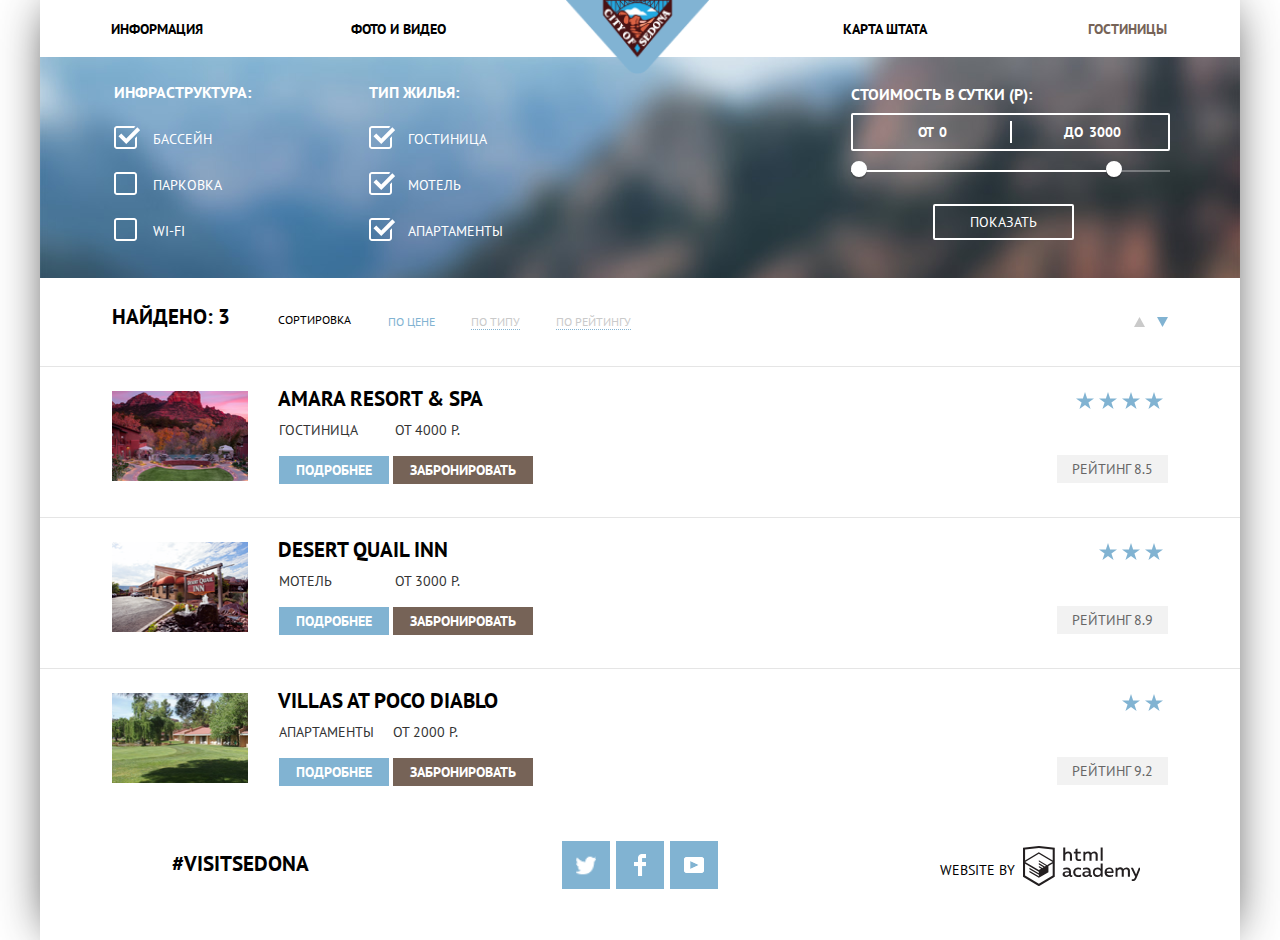
==== commit dff16b13: "процесс верстки" ====
--- a/catalog.html
+++ b/catalog.html
@@ -162,7 +162,7 @@
                         <h3 class="hotels-name"><a href="#">Desert Quail Inn</a></h3>
                       <p class="type-price">
                         <span class="hotels-type">Мотель</span>
-                        <span class="hotel-price">от 3000 Р.</span>
+                        <span class="hotel-price-2">от 3000 Р.</span>
                     </p>  
                     <p class="hotel-item-detail">
                         <a class="details-bottom" href="#">Подробнее</a>
@@ -200,7 +200,7 @@
                     <h3 class="hotels-name"><a href="#">Villas At Poco Diablo</a></h3>
                     <p class="type-price">
                     <span class="hotels-type">Апартаменты</span>
-                    <span class="hotel-price">от 2000 Р.</span>
+                    <span class="hotel-price-3">от 2000 Р.</span>
                 </p>  
                 <p class="hotel-item-detail">
                     <a class="details-bottom hotel-bottom" href="#">Подробнее</a>
--- a/css/style.css
+++ b/css/style.css
@@ -120,11 +120,6 @@
 left:0;
 
 }
-.welcome-words img{
-  margin-left: 16px;
-
-}
-
 .saying {
     font-size: 21px;
     /* min-height: 100px; */
@@ -313,10 +308,10 @@
    position: absolute;
    z-index: 100;
    left:50%;
-   margin-left: -296px;
-   border: none;
-   padding-top: 40px;
-   padding-left: 69px;}
+   margin-left: -288px;
+    border: none;
+    padding-top: 23px;
+    padding-left: 69px;}
    
  .appointment-form input{
   width: 342px;
@@ -337,8 +332,9 @@
    display:flex;
    justify-content: space-between;
    align-items: center;
-   margin-bottom: 24px;
+   margin:0;
    border:none;
+   margin-top:29px;
  }
  .appointment-item input{
    padding-left: 12px;
@@ -355,12 +351,12 @@
   width:38px;
   height:38px;
   background:#f2f2f2;
-  margin-left:40px;
   border:none;
-  font-size: 33px;
+    font-size: 25px;
   line-height:26px;
   font-weight: 700;
   color:#a9a9a9;
+  margin: 0;
  }
  .button-minus:hover {
    color: #000000;
@@ -388,12 +384,23 @@
  .appointment-item-two{
    display: flex;
    justify-content: flex-start;
+   margin-top:29px;
  }
  .adult-amount{
 margin:0;
 padding:0;
-
- }
+text-align: center;
+ }
+ .children-amount{
+  text-align: center;
+ }
+.adults label{
+  margin-right:42px;
+}
+.children label {
+  margin-right:26px;
+}
+
  .find{
     display:block;
     background-color: #81b3d2;
@@ -404,15 +411,22 @@
     line-height: 26px;
     text-transform: uppercase;
     border:none;
-    margin-top: 33px;
+    margin-top: 55px;
  }
  .adults{
    display:flex;
+   margin:0;
+   align-items: center;
  }
  .children{
   display:flex;
-  margin-left: 47px;
- }
+  margin:0;
+  align-items: center;
+  margin-left: auto;
+ }
+.modal p{
+  margin:0;
+}
  .footer-contacts{
    width:400px;
    text-align: center;
@@ -476,10 +490,10 @@
  display:flex; 
 justify-content:space-around;
 align-items: center;
-margin-top: -43px;
-margin-top: -6px;
-
 min-height: 120px;
+background: #ffffff;
+position: relative;
+top:-15px;
       }
   .social-button {
   display: flex;
@@ -535,7 +549,7 @@
  .price a{
 color:#81b3d2;
 }
-.type {
+.type a {
 border-bottom: 1px dotted #81b3d2;
 }
 .type a,.for-raiting a{
@@ -547,7 +561,7 @@
 .type a:active{
   color:#000000;
 }
-.for-raiting{
+.for-raiting a{
   border-bottom: 1px dotted #81b3d2; 
 }
 .for-raiting a:hover{
@@ -589,7 +603,7 @@
 .trigon-down a:active path{
   fill: #81b3d2;}
   .sorting-for li{
-    padding-right: 43px;
+    padding-right: 36px;
   }
 
 
@@ -611,6 +625,21 @@
   }
   .type-price {
     margin-top: 4px;
+    margin-bottom: 10px;
+  }
+  .hotel-price-2{
+    font-size: 14px;
+    line-height: 21px;
+    color: #333333;
+    font-weight: 400;
+    margin-left: 59px;
+  }
+  .hotel-price-3{
+    font-size: 14px;
+    line-height: 21px;
+    color: #333333;
+    font-weight: 400;
+    margin-left: 15px;
   }
  
 
@@ -639,10 +668,8 @@
   padding-top: 10px;
 }
 .hotel-item-detail a{
-  padding: 5px 15px;
-  margin-left: -2px;
-  padding-right: 18px;
-  padding-bottom: 2px;
+  padding: 5px 17px;
+ 
 }
 .hotels-item {
   padding-top: 0px;
@@ -651,7 +678,7 @@
 .reservation-bottom{
 font-size:14px;
 line-height:21px;
-
+padding:4px 18px;
 color: #ffffff;
       
 background-color: #766357;
@@ -667,7 +694,7 @@
 .details-bottom{
 font-size:14px;
 line-height:21px;
-/* margin-left: -1px; */
+padding:4px 16px;
 color: #ffffff;  
 background-color: #81b3d2;
 border: none;
@@ -684,20 +711,16 @@
   line-height:21px;
  color:#333333; 
   font-weight: 400;  
-  margin-left: -3px;
 }
 .hotel-price{
   font-size: 14px;
     line-height:21px;
   color:#333333; 
     font-weight: 400;   
-    margin-left: 36px;
-  }
-.hotels-type{
-  margin-right:
-}      
+    margin-left: 33px;
+  }
+
 .hotel-rating{
- 
   position: relative;
   bottom: -39px;
  font-size: 14px;
@@ -810,9 +833,10 @@
   .filter-range {
     width: 330px;
     margin-left: auto; 
-  
+  padding-right:11px;
     color: #ffffff;
     text-transform: uppercase;
+    min-height: 167px;
   }
   
   .filter-range-title {
@@ -828,9 +852,9 @@
     
     
     margin-bottom: 29px;
-    height: 43px;
+    height: 38px;
     font-size: 0;
-    margin-bottom: 29px;
+    margin-bottom: 19px;
     border: 2px solid #ffffff;
     border-radius: 2px;
   }
@@ -852,7 +876,7 @@
     display: inline-block;
     line-height: 29px;
     font-size: 14px;
-    line-height: 38px;
+    line-height: 33px;
     vertical-align: top;
   
     cursor: pointer;
@@ -923,7 +947,7 @@
   
   .btn-transparent {
     display: block;
-    margin: 0 auto;
+   margin-left:82px;
     padding: 6px 35px;
   
     font-size: 14px;
@@ -944,13 +968,13 @@
   }
  .calendar-arrival{
    position:absolute;
-   left: 495px;
+   left: 487px;
     top: 60px;
 
  } 
  .calendar-departure{
   position:absolute;
-  left: 494px;
+  left: 487px;
   top: 127px;
  }
  .calendar-arrival:hover path{
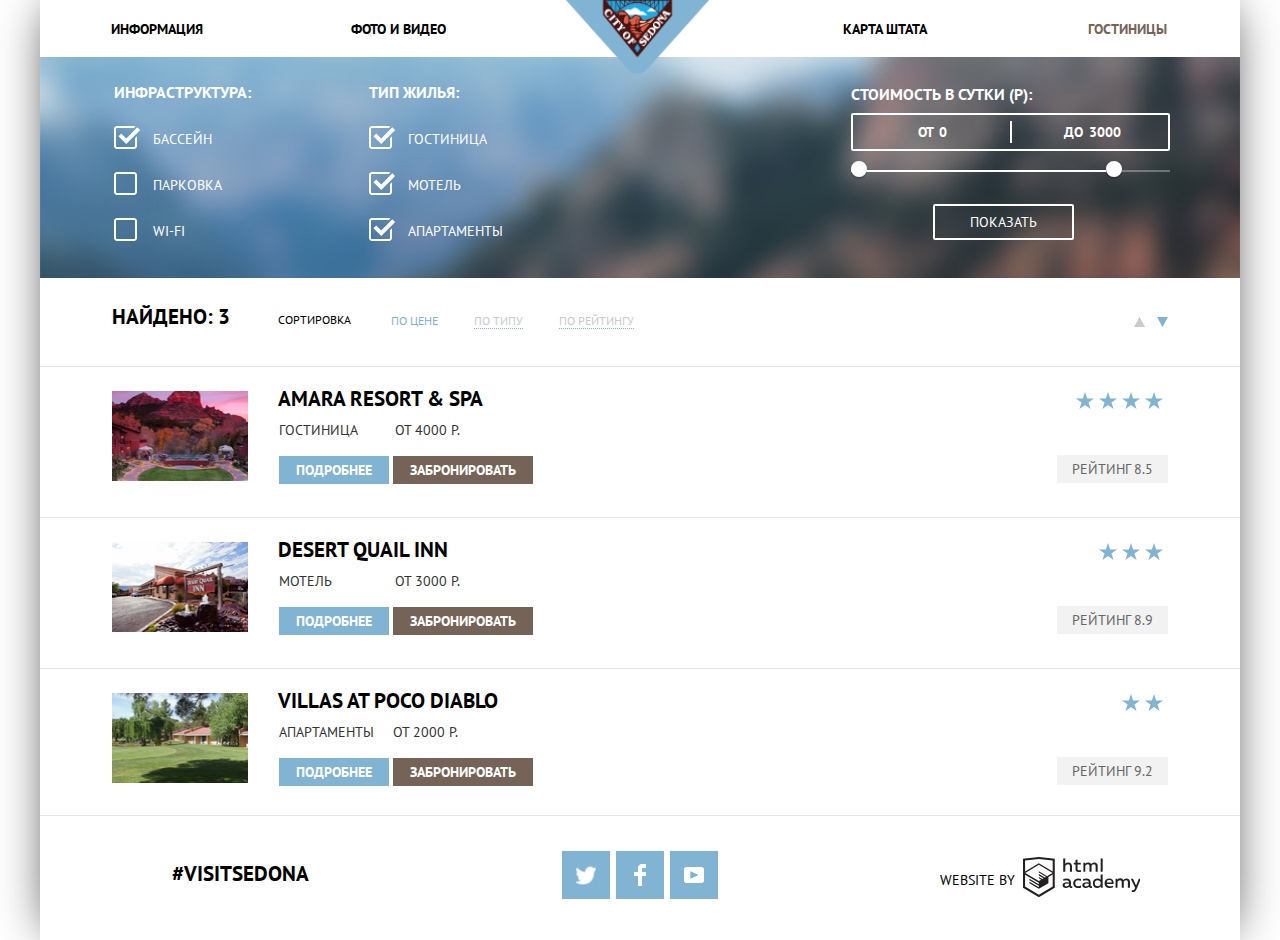
==== commit b13a6cde: "перемены 21.01.2019" ====
--- a/catalog.html
+++ b/catalog.html
@@ -227,7 +227,7 @@
                 </p> </div>            
                 </li>
             </ul>
-            <footer class="main-footer">
+            <footer class="main-footer main-footer-catalog">
                 <p class="footer-contacts">
                    <a href="#">#VISITSEDONA </a></p>
                 <div class="footer-social">
--- a/css/style.css
+++ b/css/style.css
@@ -308,7 +308,7 @@
    position: absolute;
    z-index: 100;
    left:50%;
-   margin-left: -288px;
+   margin-left: -297px;
     border: none;
     padding-top: 23px;
     padding-left: 69px;}
@@ -366,12 +366,12 @@
   width:38px;
   height:38px;
   background:#f2f2f2;
-
 margin-left:0px;
 border:none;
-font-size: 33px;
+font-size: 30px;
 color:#a9a9a9;
  }
+
  .button-plus:hover{
   color: #000000;
  }
@@ -495,6 +495,10 @@
 position: relative;
 top:-15px;
       }
+.main-footer-catalog{
+  top:-5px;
+  border-top: 1px solid #e5e5e5;
+}      
   .social-button {
   display: flex;
   align-items: center;
@@ -544,7 +548,8 @@
   align-items: center;
   margin:0;
   padding:0;
-  margin-left: 37px;
+  margin-left: 40px;
+  margin-top: -2px;
 }  
  .price a{
 color:#81b3d2;
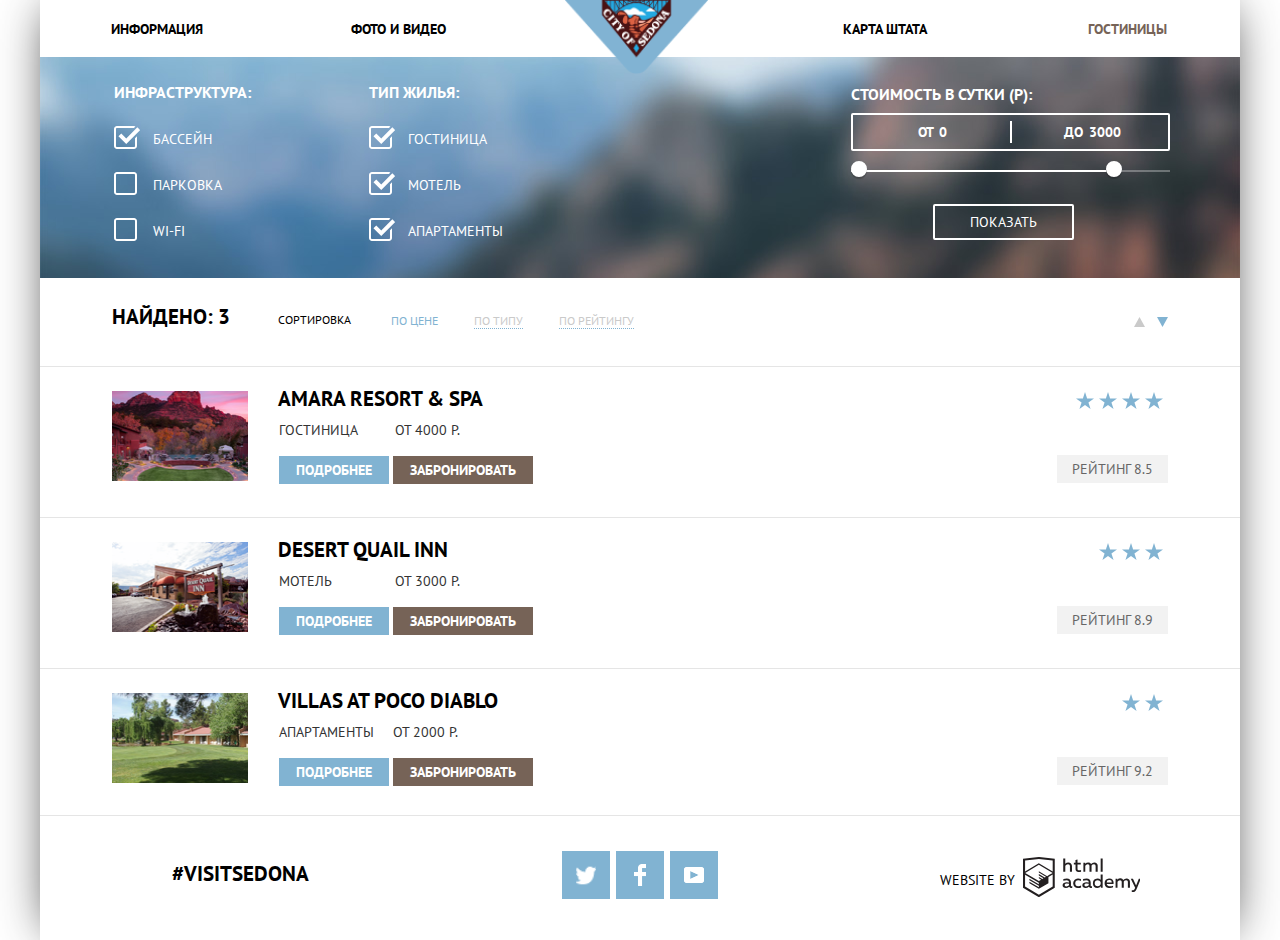
==== commit 44a77777: "Sedona 22.01" ====
--- a/catalog.html
+++ b/catalog.html
@@ -1,273 +1,215 @@
 <!DOCTYPE html>
 <html lang="ru">
-  <head>
-    <meta charset="utf-8">
-     <title> City of Sedona</title>
-     <link href="https://fonts.googleapis.com/css?family=PT+Sans:400,700" rel="stylesheet">
-     <link href="css/normalize.css" rel="stylesheet">
-     <link href="css/style.css" rel="stylesheet">
-  </head>
-  <body>
-      <div class="container">
-      <header class="main-header">
-          <nav class="main-navigation">
-              <a class="main-header-logo" href="index.html">
-                  <img src="img/logo.png" width="145" height="70" alt="Логотип  city of Sedona">
-                  </a>
-              <ul class="site-navigation">
-                <li class="item-left"><a href="info.html">Информация</a></li>
-                <li class="item-left"><a href="photo_video.html">Фото и видео</a></li>
-                <li class="item-right"><a href="state_map.html">Карта штата</a></li>
-                <li class="site-navigation-current item-right"><a href="catalog.html">Гостиницы</a></li>
-              </ul>
-            </nav>
-    </header>
-    <main>
-        <form class="filter" method="get"
-        action="https://echo.htmlacademy.ru">
-        <fieldset>
-      <legend>Инфраструктура:</legend>
-      <ul>
-        <li class="filter-option">
-          <input class="visually-hidden filter-input filter-input-checkbox" type="checkbox" name="pool" id="pool-id" checked>
-          <label for="pool-id">Бассейн</label>
-        </li>
-        <li class="filter-option">
-          <input class="visually-hidden filter-input filter-input-checkbox" type="checkbox" name="parking" id="parking-id">
-          <label for="parking-id">Парковка</label>
-        </li>
-        <li class="filter-option">
-          <input class="visually-hidden filter-input filter-input-checkbox" type="checkbox" name="Wi-Fi" id="Wi-Fi-id">
-          <label for="Wi-Fi-id">Wi-Fi</label>
-        </li>
-      </ul>
-    </fieldset>
-    <fieldset class="type-of-housing">
-        <legend>Тип жилья:</legend>
-        <ul>
-          <li class="filter-option">
-            <input class="visually-hidden filter-input filter-input-checkbox" type="checkbox" name="hotel" id="hotel-id" checked>
-            <label for="hotel-id">Гостиница</label>
-          </li>
-          <li class="filter-option">
-            <input class="visually-hidden filter-input filter-input-checkbox" type="checkbox" name="motel" id="motel-id"checked>
-            <label for="motel-id">Мотель</label>
-          </li>
-          <li class="filter-option">
-            <input class="visually-hidden filter-input filter-input-checkbox" type="checkbox" name="apartments" id="apartments-id"checked>
-            <label for="apartments-id">Апартаменты</label>
-          </li>
-        </ul>
-      </fieldset>
-      <div class="filter-range">
-        <div class="filter-range-title">Стоимость в сутки (р):</div>
-        <div class="price-controls">
-          <label class="min-price">от <input type="text" name="min-price" value="0"></label>
-          <label class="max-price">до <input type="text" name="max-price" value="3000"></label>
-        </div>
-        <div class="range-controls">
-          <div class="scale">
-            <div class="bar"></div>
-          </div>
-          <div class="range-toggle range-toggle-min"></div>
-          <div class="range-toggle range-toggle-max"></div>
-        </div>
-        <button class="btn-transparent" type="submit">Показать</button>
-      </div>
-      
-  </form>
-  <section class="result">
-    <span class="title-result">Найдено: 3</span>
-    <span class="sorting">Сортировка</span>
-    <div>
-      <ul class="sorting-for">
-        <li class="price">
-          <a href="#">По цене</a>
-        </li>
-        <li class="type">
-          <a href="#">По типу</a>
-        </li>
-        <li class="for-raiting">
-          <a href="#">По рейтингу</a>
-        </li>
-        </ul>
-    </div>
-    <div class="trigon">
-      <div class="trigon-up">
-        <a href="#">
-            <svg xmlns="http://www.w3.org/2000/svg" width="11" height="10">
-              <path fill="#cacaca" d="M5.5 0L0 10h11z"/>
-            </svg></a>
-      </div>
-      <div class="trigon-down">
-        <a href="#">
-            <svg xmlns="http://www.w3.org/2000/svg" width="11" height="10">
-              <path fill="#81b3d2" d="M5.5 10L0 0h11"/>
-            </svg></a>
-      </div>      
-    </div>
-  </section>  
-          <section class="hotels">  
-        <h2 class="visually-hidden">Cписок гостиниц города Седона</h2>
-        <ul class="hotels-list">
-                <li class="hotels-item">
-                        <p class="hotels-item-image">
-                          <img src="img/hotel-1.png" width="136" height="90" alt="Гостиница Amara Resort & Spa">
-                        </p>
-                        <div class="description-hotels">        
-                    <h3 class="hotels-name"><a href="#">Amara Resort & Spa</a></h3>
-                <p class="type-price">
-                    <span class="hotels-type">Гостиница</span>
-                    <span class="hotel-price">от 4000 Р.</span>
-                </p>  
-                <p class="hotel-item-detail">
-                    <a class="details-bottom" href="#">Подробнее</a>
-                    <a class="reservation-bottom" href="#">Забронировать</a>
-                      </p>
-                <p>
-                </div>
-                <div class="rating">
-                  <div class="stars">
-                    <ul class="stars-list">
-                      <li class="stars-item">
-                          <svg xmlns="http://www.w3.org/2000/svg" width="18" height="17">
-                            <path fill="#81B3D2" d="M9.002 0l2.126 6.494h6.877l-5.564 4.012L14.566 17l-5.564-4.013L3.438 17l2.126-6.494L0 6.494h6.878z"/>
-                          </svg>
-                        </li> 
-                        <li class="stars-item">
-                            <svg xmlns="http://www.w3.org/2000/svg" width="18" height="17">
-                              <path fill="#81B3D2" d="M9.002 0l2.126 6.494h6.877l-5.564 4.012L14.566 17l-5.564-4.013L3.438 17l2.126-6.494L0 6.494h6.878z"/>
-                            </svg>
-                          </li> 
-                          <li class="stars-item">
-                              <svg xmlns="http://www.w3.org/2000/svg" width="18" height="17">
-                                <path fill="#81B3D2" d="M9.002 0l2.126 6.494h6.877l-5.564 4.012L14.566 17l-5.564-4.013L3.438 17l2.126-6.494L0 6.494h6.878z"/>
-                              </svg>
-                            </li> 
-                            <li class="stars-item">
-                                <svg xmlns="http://www.w3.org/2000/svg" width="18" height="17">
-                                  <path fill="#81B3D2" d="M9.002 0l2.126 6.494h6.877l-5.564 4.012L14.566 17l-5.564-4.013L3.438 17l2.126-6.494L0 6.494h6.878z"/>
-                                </svg>
-                              </li>  
-                    </ul>
-                  </div>
-                  <span class="hotel-rating">Рейтинг 8.5</span> </p> 
-                </div>            
-                </li>
-                <li class="hotels-item">
-                            <p class="hotels-item-image">
-                                      <img src="img/hotel-2.png" width="136" height="90" alt="Гостиница Desert Quail Inn">
-                            </p> 
-                            <div class="description-hotels">           
-                        <h3 class="hotels-name"><a href="#">Desert Quail Inn</a></h3>
-                      <p class="type-price">
-                        <span class="hotels-type">Мотель</span>
-                        <span class="hotel-price-2">от 3000 Р.</span>
-                    </p>  
-                    <p class="hotel-item-detail">
-                        <a class="details-bottom" href="#">Подробнее</a>
-                        <a class="reservation-bottom" href="#">Забронировать</a>
-                          </p>
-                    <p></div>
-                      <div class="rating">
-                          <div class="stars">
-                            <ul class="stars-list">
-                              <li class="stars-item">
-                                  <svg xmlns="http://www.w3.org/2000/svg" width="18" height="17">
-                                    <path fill="#81B3D2" d="M9.002 0l2.126 6.494h6.877l-5.564 4.012L14.566 17l-5.564-4.013L3.438 17l2.126-6.494L0 6.494h6.878z"/>
-                                  </svg>
-                                </li> 
-                                <li class="stars-item">
-                                    <svg xmlns="http://www.w3.org/2000/svg" width="18" height="17">
-                                      <path fill="#81B3D2" d="M9.002 0l2.126 6.494h6.877l-5.564 4.012L14.566 17l-5.564-4.013L3.438 17l2.126-6.494L0 6.494h6.878z"/>
-                                    </svg>
-                                  </li> 
-                                  <li class="stars-item">
-                                      <svg xmlns="http://www.w3.org/2000/svg" width="18" height="17">
-                                        <path fill="#81B3D2" d="M9.002 0l2.126 6.494h6.877l-5.564 4.012L14.566 17l-5.564-4.013L3.438 17l2.126-6.494L0 6.494h6.878z"/>
-                                      </svg>
-                                    </li> 
-                            </ul>
-                          </div>
-                      <span class="hotel-rating"> Рейтинг 8.9</span> 
-                    </p> 
-                    </div>            
-                </li>
-                <li class="hotels-item">
-                        <p class="hotels-item-image">
-                                  <img src="img/hotel-3.png" width="136" height="90" alt="Гостиница Villas At Poco Diablo"></p>
-                <div class="description-hotels"> 
-                    <h3 class="hotels-name"><a href="#">Villas At Poco Diablo</a></h3>
-                    <p class="type-price">
-                    <span class="hotels-type">Апартаменты</span>
-                    <span class="hotel-price-3">от 2000 Р.</span>
-                </p>  
-                <p class="hotel-item-detail">
-                    <a class="details-bottom hotel-bottom" href="#">Подробнее</a>
-                    <a class="reservation-bottom hotel-bottom" href="#">Забронировать</a>
-                      </p>
-                <p>
-                </div> 
-                <div class="rating">
-                    <div class="stars">
-                      <ul class="stars-list">
-                        <li class="stars-item">
-                            <svg xmlns="http://www.w3.org/2000/svg" width="18" height="17">
-                              <path fill="#81B3D2" d="M9.002 0l2.126 6.494h6.877l-5.564 4.012L14.566 17l-5.564-4.013L3.438 17l2.126-6.494L0 6.494h6.878z"/>
-                            </svg>
-                          </li> 
-                          <li class="stars-item">
-                              <svg xmlns="http://www.w3.org/2000/svg" width="18" height="17">
-                                <path fill="#81B3D2" d="M9.002 0l2.126 6.494h6.877l-5.564 4.012L14.566 17l-5.564-4.013L3.438 17l2.126-6.494L0 6.494h6.878z"/>
-                              </svg>
-                            </li>  
-                      </ul>
-                    </div>
-                  <span class="hotel-rating"> Рейтинг 9.2</span>
-                </p> </div>            
-                </li>
-            </ul>
-            <footer class="main-footer main-footer-catalog">
-                <p class="footer-contacts">
-                   <a href="#">#VISITSEDONA </a></p>
-                <div class="footer-social">
-                    <ul>
-                      <li><a class="social-button" href="#"><span class="visually-hidden">Твиттер</span>
-                        <svg xmlns="http://www.w3.org/2000/svg" xmlns:xlink="http://www.w3.org/1999/xlink" width="20" height="20"><image width="20" height="21" xlink:href="[data-uri]"/></svg></a></li>
-                      <li><a class="social-button" href="#"><span class="visually-hidden">Фейсбук</span>
-                        <svg xmlns="http://www.w3.org/2000/svg" xmlns:xlink="http://www.w3.org/1999/xlink" width="12" height="22" viewBox="0 0 12 22">
-                          <metadata><?xpacket begin="﻿" id="W5M0MpCehiHzreSzNTczkc9d"?>
-                        <x:xmpmeta xmlns:x="adobe:ns:meta/" x:xmptk="Adobe XMP Core 5.6-c142 79.160924, 2017/07/13-01:06:39        ">
-                           <rdf:RDF xmlns:rdf="http://www.w3.org/1999/02/22-rdf-syntax-ns#">
-                              <rdf:Description rdf:about=""/>
-                           </rdf:RDF>
-                        </x:xmpmeta>
-                                             
-                        <?xpacket end="w"?></metadata>
-                        <image id="fb-icon" width="12" height="22" xlink:href="[data-uri]"/>
-                        </svg></a></li>
-                      <li><a class="social-button" href="#"><span class="visually-hidden">Ютуб</span>
-                        <svg xmlns="http://www.w3.org/2000/svg" xmlns:xlink="http://www.w3.org/1999/xlink" width="20" height="16" viewBox="0 0 20 16">
-                          <metadata><?xpacket begin="﻿" id="W5M0MpCehiHzreSzNTczkc9d"?>
-                        <x:xmpmeta xmlns:x="adobe:ns:meta/" x:xmptk="Adobe XMP Core 5.6-c142 79.160924, 2017/07/13-01:06:39        ">
-                           <rdf:RDF xmlns:rdf="http://www.w3.org/1999/02/22-rdf-syntax-ns#">
-                              <rdf:Description rdf:about=""/>
-                           </rdf:RDF>
-                        </x:xmpmeta>                      
-                        <?xpacket end="w"?></metadata>
-                        <image id="youtube" width="20" height="16" xlink:href="[data-uri]"/>
-                        </svg></a></li>
-                    </ul>
-                  </div> 
-                  <p class="footer-copyright">
-                      <b>Website by</b> 
-                      <a  href="https://htmlacademy.ru"><span class="visually-hidden">HTML Academy</span>
-                        <svg id="Layer_1" data-name="Layer 1" xmlns="http://www.w3.org/2000/svg" viewBox="0 0 108.08 36.85"><title>logo-htmlacademy-small1</title><path d="M44.61,26.88a2,2,0,0,0,.55-0.1v1.33a3.25,3.25,0,0,1-1.18.21,1.67,1.67,0,0,1-1.67-1,4.84,4.84,0,0,1-3.14,1.08c-1.51,0-2.91-.83-2.91-2.55,0-2.13,2-2.79,3.71-2.79a11.08,11.08,0,0,1,2.17.25v-0.3c0-1-.76-1.77-2.19-1.77a7.42,7.42,0,0,0-3,.64v-1.7a10.21,10.21,0,0,1,3.19-.55c2.36,0,3.81,1.12,3.81,3.65v3a0.54,0.54,0,0,0,.49.59h0.17Zm-6.44-1.13A1.35,1.35,0,0,0,39.63,27h0.11a3.39,3.39,0,0,0,2.41-1V24.58a9.72,9.72,0,0,0-1.81-.21c-1,0-2.16.33-2.16,1.38h0Zm12.36-6.11a5,5,0,0,1,2.57.64V22a4.08,4.08,0,0,0-2.3-.7,2.75,2.75,0,1,0,0,5.49,5,5,0,0,0,2.43-.64v1.71a6.27,6.27,0,0,1-2.76.57A4.21,4.21,0,0,1,46,24.51q0-.21,0-0.41a4.32,4.32,0,0,1,4.18-4.46h0.38Zm12.17,7.24a2,2,0,0,0,.55-0.1v1.33a3.25,3.25,0,0,1-1.18.21,1.67,1.67,0,0,1-1.67-1,4.84,4.84,0,0,1-3.14,1.08c-1.51,0-2.91-.83-2.91-2.55,0-2.13,2-2.79,3.71-2.79a11.08,11.08,0,0,1,2.17.25v-0.3c0-1-.76-1.77-2.19-1.77a7.42,7.42,0,0,0-3,.64v-1.7a10.21,10.21,0,0,1,3.19-.55c2.36,0,3.81,1.12,3.81,3.65v3a0.54,0.54,0,0,0,.49.59h0.17Zm-6.44-1.13A1.35,1.35,0,0,0,57.73,27h0.11a3.39,3.39,0,0,0,2.41-1V24.58a9.72,9.72,0,0,0-1.81-.21c-1.06,0-2.16.33-2.16,1.38h0ZM73,16V28.2H71.35V26.88a3.88,3.88,0,0,1-3.19,1.54,4.4,4.4,0,0,1,0-8.78,3.81,3.81,0,0,1,3,1.3V16H73Zm-4.53,5.22a2.76,2.76,0,1,0,0,5.52A2.86,2.86,0,0,0,71.15,25V23A2.91,2.91,0,0,0,68.49,21.27ZM79,19.64c3.31,0,4.46,2.68,3.92,5.09H76.7c0.21,1.5,1.67,2.11,3.19,2.11a6.11,6.11,0,0,0,2.64-.59v1.6a7.14,7.14,0,0,1-3,.57C77,28.42,74.78,27,74.78,24a4.18,4.18,0,0,1,4-4.39H79Zm0.09,1.54a2.28,2.28,0,0,0-2.44,2.1v0.06H81.3A2,2,0,0,0,79.13,21.18Zm5.73,7V19.87h1.65v1a3.81,3.81,0,0,1,2.78-1.27A2.86,2.86,0,0,1,91.89,21a4.12,4.12,0,0,1,2.91-1.33A3.06,3.06,0,0,1,98,23V28.2h-1.9V23.05a1.59,1.59,0,0,0-1.42-1.75H94.42a2.8,2.8,0,0,0-2.07,1.12V28.2h-1.9V23.05A1.59,1.59,0,0,0,89,21.31H88.8a3,3,0,0,0-2.21,1.29v5.63H84.86Zm21.31-8.33h1.9l-3.91,9.46c-0.9,2.17-2.09,2.86-3.35,2.86a4.76,4.76,0,0,1-1.1-.14V30.46a2.86,2.86,0,0,0,.85.12c0.9,0,1.58-.64,2.07-1.9l0.17-.42-4-8.4h2l2.86,6.29ZM38.73,1.46V6.22a3.81,3.81,0,0,1,2.7-1.14,3.25,3.25,0,0,1,3.44,3.4v5.15H43V8.72a1.81,1.81,0,0,0-1.61-2h-0.3a2.93,2.93,0,0,0-2.32,1.39v5.52h-1.9V1.46h1.9ZM49.94,2.31v3h3V6.91h-3v3.81c0,1.1.5,1.46,1.58,1.46a4.49,4.49,0,0,0,1.69-.33v1.6A6.8,6.8,0,0,1,51,13.8a2.55,2.55,0,0,1-2.86-2.74V6.89H46.58V5.26h1.5V2.74Zm5.4,11.31V5.28H57v1A3.81,3.81,0,0,1,59.77,5a2.86,2.86,0,0,1,2.6,1.33A4.12,4.12,0,0,1,65.28,5,3.06,3.06,0,0,1,68.44,8.4v5.21h-1.9V8.46a1.59,1.59,0,0,0-1.42-1.75H64.89a2.8,2.8,0,0,0-2.07,1.12v5.78h-1.9V8.46A1.59,1.59,0,0,0,59.5,6.71H59.27A3,3,0,0,0,57.06,8v5.63H55.34ZM71.17,1.45H73V13.6H71.17V1.45ZM14.71,0H14.55L0,1.54V28.21l14.55,8.66,14.55-8.66V1.54Zm12.5,27.1L14.55,34.64,1.9,27.12V16.18l12.59,7.5V25L5.86,19.9v1.31l8.68,5.21v1.39L5.87,22.65V24l8.68,5.21,8.75-5.24V18.31L27.2,16V27.12Zm0-12.53-3.48,2-1.6,1L14.51,13v1.31L21,18.23H21l-0.14.09-1,.54-5.37-3.2V17l4.24,2.52-1,.67-3.2-1.9v1.31l2.1,1.24L14.5,22.1,2,14.65,14.51,7.11Zm0-1.32L14.49,5.76,1.91,13.25v-10L14.56,1.92,27.21,3.25v10h0Z" transform="translate(0 -0.02)" fill="#231f20"/></svg>
-                      </a>
-                    </p>
-              </footer>  
-          </div>
-        </body>
-      </html>
-
-            +<head>
+	<meta charset="utf-8">
+	<title>City of Sedona</title>
+	<link href="https://fonts.googleapis.com/css?family=PT+Sans:400,700" rel="stylesheet">
+	<link href="css/normalize.css" rel="stylesheet">
+	<link href="css/style.css" rel="stylesheet">
+</head>
+<body>
+	<div class="container">
+		<header class="main-header">
+			<nav class="main-navigation">
+				<a class="main-header-logo" href="index.html"><img alt="Логотип city of Sedona" height="70" src="img/logo.png" width="145"></a>
+				<ul class="site-navigation">
+					<li class="item-left">
+						<a href="info.html">Информация</a>
+					</li>
+					<li class="item-left">
+						<a href="photo_video.html">Фото и видео</a>
+					</li>
+					<li class="item-right">
+						<a href="state_map.html">Карта штата</a>
+					</li>
+					<li class="site-navigation-current item-right">
+						<a href="catalog.html">Гостиницы</a>
+					</li>
+				</ul>
+			</nav>
+		</header>
+		<main>
+			<form action="https://echo.htmlacademy.ru" class="filter" method="get">
+				<fieldset>
+					<legend>Инфраструктура:</legend>
+					<ul>
+						<li class="filter-option"><input checked class="visually-hidden filter-input filter-input-checkbox" id="pool-id" name="pool" type="checkbox"> <label for="pool-id">Бассейн</label></li>
+						<li class="filter-option"><input class="visually-hidden filter-input filter-input-checkbox" id="parking-id" name="parking" type="checkbox"> <label for="parking-id">Парковка</label></li>
+						<li class="filter-option"><input class="visually-hidden filter-input filter-input-checkbox" id="Wi-Fi-id" name="Wi-Fi" type="checkbox"> <label for="Wi-Fi-id">Wi-Fi</label></li>
+					</ul>
+				</fieldset>
+				<fieldset class="type-of-housing">
+					<legend>Тип жилья:</legend>
+					<ul>
+						<li class="filter-option"><input checked class="visually-hidden filter-input filter-input-checkbox" id="hotel-id" name="hotel" type="checkbox"> <label for="hotel-id">Гостиница</label></li>
+						<li class="filter-option"><input checked class="visually-hidden filter-input filter-input-checkbox" id="motel-id" name="motel" type="checkbox"> <label for="motel-id">Мотель</label></li>
+						<li class="filter-option"><input checked class="visually-hidden filter-input filter-input-checkbox" id="apartments-id" name="apartments" type="checkbox"> <label for=
+						"apartments-id">Апартаменты</label></li>
+					</ul>
+				</fieldset>
+				<div class="filter-range">
+					<div class="filter-range-title">
+						Стоимость в сутки (р):
+					</div>
+					<div class="price-controls">
+						<label class="min-price">от <input name="min-price" type="text" value="0"></label> <label class="max-price">до <input name="max-price" type="text" value="3000"></label>
+					</div>
+					<div class="range-controls">
+						<div class="scale">
+							<div class="bar"></div>
+						</div>
+						<div class="range-toggle range-toggle-min"></div>
+						<div class="range-toggle range-toggle-max"></div>
+					</div><button class="btn-transparent" type="submit">Показать</button>
+				</div>
+			</form>
+			<section class="result">
+				<span class="title-result">Найдено: 3</span> <span class="sorting">Сортировка</span>
+				<div>
+					<ul class="sorting-for">
+						<li class="price">
+							<a href="#">По цене</a>
+						</li>
+						<li class="type">
+							<a href="#">По типу</a>
+						</li>
+						<li class="for-raiting">
+							<a href="#">По рейтингу</a>
+						</li>
+					</ul>
+				</div>
+				<div class="trigon">
+					<div class="trigon-up">
+						<a href="#"><svg height="10" width="11" xmlns="http://www.w3.org/2000/svg">
+						<path d="M5.5 0L0 10h11z" fill="#cacaca"></path></svg></a>
+					</div>
+					<div class="trigon-down">
+						<a href="#"><svg height="10" width="11" xmlns="http://www.w3.org/2000/svg">
+						<path d="M5.5 10L0 0h11" fill="#81b3d2"></path></svg></a>
+					</div>
+				</div>
+			</section>
+			<section class="hotels">
+				<h2 class="visually-hidden">Cписок гостиниц города Седона</h2>
+				<ul class="hotels-list">
+					<li class="hotels-item">
+						<p class="hotels-item-image"><img alt="Гостиница Amara Resort & Spa" height="90" src="img/hotel-1.png" width="136"></p>
+						<div class="description-hotels">
+							<h3 class="hotels-name"><a href="#">Amara Resort & Spa</a></h3>
+							<p class="type-price"><span class="hotels-type">Гостиница</span> <span class="hotel-price">от 4000 Р.</span></p>
+							<p class="hotel-item-detail"><a class="details-bottom" href="#">Подробнее</a> <a class="reservation-bottom" href="#">Забронировать</a></p>
+							<p></p>
+						</div>
+						<div class="rating">
+							<div class="stars">
+								<ul class="stars-list">
+									<li class="stars-item">
+										<svg height="17" width="18" xmlns="http://www.w3.org/2000/svg">
+										<path d="M9.002 0l2.126 6.494h6.877l-5.564 4.012L14.566 17l-5.564-4.013L3.438 17l2.126-6.494L0 6.494h6.878z" fill="#81B3D2"></path></svg>
+									</li>
+									<li class="stars-item">
+										<svg height="17" width="18" xmlns="http://www.w3.org/2000/svg">
+										<path d="M9.002 0l2.126 6.494h6.877l-5.564 4.012L14.566 17l-5.564-4.013L3.438 17l2.126-6.494L0 6.494h6.878z" fill="#81B3D2"></path></svg>
+									</li>
+									<li class="stars-item">
+										<svg height="17" width="18" xmlns="http://www.w3.org/2000/svg">
+										<path d="M9.002 0l2.126 6.494h6.877l-5.564 4.012L14.566 17l-5.564-4.013L3.438 17l2.126-6.494L0 6.494h6.878z" fill="#81B3D2"></path></svg>
+									</li>
+									<li class="stars-item">
+										<svg height="17" width="18" xmlns="http://www.w3.org/2000/svg">
+										<path d="M9.002 0l2.126 6.494h6.877l-5.564 4.012L14.566 17l-5.564-4.013L3.438 17l2.126-6.494L0 6.494h6.878z" fill="#81B3D2"></path></svg>
+									</li>
+								</ul>
+							</div><span class="hotel-rating">Рейтинг 8.5</span>
+							<p></p>
+						</div>
+					</li>
+					<li class="hotels-item">
+						<p class="hotels-item-image"><img alt="Гостиница Desert Quail Inn" height="90" src="img/hotel-2.png" width="136"></p>
+						<div class="description-hotels">
+							<h3 class="hotels-name"><a href="#">Desert Quail Inn</a></h3>
+							<p class="type-price"><span class="hotels-type">Мотель</span> <span class="hotel-price-2">от 3000 Р.</span></p>
+							<p class="hotel-item-detail"><a class="details-bottom" href="#">Подробнее</a> <a class="reservation-bottom" href="#">Забронировать</a></p>
+							<p></p>
+						</div>
+						<div class="rating">
+							<div class="stars">
+								<ul class="stars-list">
+									<li class="stars-item">
+										<svg height="17" width="18" xmlns="http://www.w3.org/2000/svg">
+										<path d="M9.002 0l2.126 6.494h6.877l-5.564 4.012L14.566 17l-5.564-4.013L3.438 17l2.126-6.494L0 6.494h6.878z" fill="#81B3D2"></path></svg>
+									</li>
+									<li class="stars-item">
+										<svg height="17" width="18" xmlns="http://www.w3.org/2000/svg">
+										<path d="M9.002 0l2.126 6.494h6.877l-5.564 4.012L14.566 17l-5.564-4.013L3.438 17l2.126-6.494L0 6.494h6.878z" fill="#81B3D2"></path></svg>
+									</li>
+									<li class="stars-item">
+										<svg height="17" width="18" xmlns="http://www.w3.org/2000/svg">
+										<path d="M9.002 0l2.126 6.494h6.877l-5.564 4.012L14.566 17l-5.564-4.013L3.438 17l2.126-6.494L0 6.494h6.878z" fill="#81B3D2"></path></svg>
+									</li>
+								</ul>
+							</div><span class="hotel-rating">Рейтинг 8.9</span>
+							<p></p>
+						</div>
+					</li>
+					<li class="hotels-item">
+						<p class="hotels-item-image"><img alt="Гостиница Villas At Poco Diablo" height="90" src="img/hotel-3.png" width="136"></p>
+						<div class="description-hotels">
+							<h3 class="hotels-name"><a href="#">Villas At Poco Diablo</a></h3>
+							<p class="type-price"><span class="hotels-type">Апартаменты</span> <span class="hotel-price-3">от 2000 Р.</span></p>
+							<p class="hotel-item-detail"><a class="details-bottom hotel-bottom" href="#">Подробнее</a> <a class="reservation-bottom hotel-bottom" href="#">Забронировать</a></p>
+							<p></p>
+						</div>
+						<div class="rating">
+							<div class="stars">
+								<ul class="stars-list">
+									<li class="stars-item">
+										<svg height="17" width="18" xmlns="http://www.w3.org/2000/svg">
+										<path d="M9.002 0l2.126 6.494h6.877l-5.564 4.012L14.566 17l-5.564-4.013L3.438 17l2.126-6.494L0 6.494h6.878z" fill="#81B3D2"></path></svg>
+									</li>
+									<li class="stars-item">
+										<svg height="17" width="18" xmlns="http://www.w3.org/2000/svg">
+										<path d="M9.002 0l2.126 6.494h6.877l-5.564 4.012L14.566 17l-5.564-4.013L3.438 17l2.126-6.494L0 6.494h6.878z" fill="#81B3D2"></path></svg>
+									</li>
+								</ul>
+							</div><span class="hotel-rating">Рейтинг 9.2</span>
+							<p></p>
+						</div>
+					</li>
+				</ul>
+				<footer class="main-footer main-footer-catalog">
+					<p class="footer-contacts"><a href="#">#VISITSEDONA</a></p>
+					<div class="footer-social">
+						<ul>
+							<li>
+								<a class="social-button" href="#"><span class="visually-hidden">Твиттер</span> <svg height="20" width="20" xmlns="http://www.w3.org/2000/svg">
+								<image height="21" width="20" xlink:href=
+								"[data-uri]">
+								</image></svg></a>
+							</li>
+							<li>
+								<a class="social-button" href="#"><span class="visually-hidden">Фейсбук</span> <svg height="22" viewbox="0 0 12 22" width="12" xmlns="http://www.w3.org/2000/svg">
+								<image height="22" id="fb-icon" width="12" xlink:href=
+								"[data-uri]">
+								</image></svg></a>
+							</li>
+							<li>
+								<a class="social-button" href="#"><span class="visually-hidden">Ютуб</span> <svg height="16" viewbox="0 0 20 16" width="20" xmlns="http://www.w3.org/2000/svg">
+								<image height="16" id="youtube" width="20" xlink:href=
+								"[data-uri]">
+								</image></svg></a>
+							</li>
+						</ul>
+					</div>
+					<p class="footer-copyright"><b>Website by</b> <a href="https://htmlacademy.ru"><span class="visually-hidden">HTML Academy</span> <svg data-name="Layer 1" id="Layer_1" viewbox="0 0 108.08 36.85"
+					xmlns="http://www.w3.org/2000/svg">
+					<title>logo-htmlacademy-small1</title>
+					<path d=
+					"M44.61,26.88a2,2,0,0,0,.55-0.1v1.33a3.25,3.25,0,0,1-1.18.21,1.67,1.67,0,0,1-1.67-1,4.84,4.84,0,0,1-3.14,1.08c-1.51,0-2.91-.83-2.91-2.55,0-2.13,2-2.79,3.71-2.79a11.08,11.08,0,0,1,2.17.25v-0.3c0-1-.76-1.77-2.19-1.77a7.42,7.42,0,0,0-3,.64v-1.7a10.21,10.21,0,0,1,3.19-.55c2.36,0,3.81,1.12,3.81,3.65v3a0.54,0.54,0,0,0,.49.59h0.17Zm-6.44-1.13A1.35,1.35,0,0,0,39.63,27h0.11a3.39,3.39,0,0,0,2.41-1V24.58a9.72,9.72,0,0,0-1.81-.21c-1,0-2.16.33-2.16,1.38h0Zm12.36-6.11a5,5,0,0,1,2.57.64V22a4.08,4.08,0,0,0-2.3-.7,2.75,2.75,0,1,0,0,5.49,5,5,0,0,0,2.43-.64v1.71a6.27,6.27,0,0,1-2.76.57A4.21,4.21,0,0,1,46,24.51q0-.21,0-0.41a4.32,4.32,0,0,1,4.18-4.46h0.38Zm12.17,7.24a2,2,0,0,0,.55-0.1v1.33a3.25,3.25,0,0,1-1.18.21,1.67,1.67,0,0,1-1.67-1,4.84,4.84,0,0,1-3.14,1.08c-1.51,0-2.91-.83-2.91-2.55,0-2.13,2-2.79,3.71-2.79a11.08,11.08,0,0,1,2.17.25v-0.3c0-1-.76-1.77-2.19-1.77a7.42,7.42,0,0,0-3,.64v-1.7a10.21,10.21,0,0,1,3.19-.55c2.36,0,3.81,1.12,3.81,3.65v3a0.54,0.54,0,0,0,.49.59h0.17Zm-6.44-1.13A1.35,1.35,0,0,0,57.73,27h0.11a3.39,3.39,0,0,0,2.41-1V24.58a9.72,9.72,0,0,0-1.81-.21c-1.06,0-2.16.33-2.16,1.38h0ZM73,16V28.2H71.35V26.88a3.88,3.88,0,0,1-3.19,1.54,4.4,4.4,0,0,1,0-8.78,3.81,3.81,0,0,1,3,1.3V16H73Zm-4.53,5.22a2.76,2.76,0,1,0,0,5.52A2.86,2.86,0,0,0,71.15,25V23A2.91,2.91,0,0,0,68.49,21.27ZM79,19.64c3.31,0,4.46,2.68,3.92,5.09H76.7c0.21,1.5,1.67,2.11,3.19,2.11a6.11,6.11,0,0,0,2.64-.59v1.6a7.14,7.14,0,0,1-3,.57C77,28.42,74.78,27,74.78,24a4.18,4.18,0,0,1,4-4.39H79Zm0.09,1.54a2.28,2.28,0,0,0-2.44,2.1v0.06H81.3A2,2,0,0,0,79.13,21.18Zm5.73,7V19.87h1.65v1a3.81,3.81,0,0,1,2.78-1.27A2.86,2.86,0,0,1,91.89,21a4.12,4.12,0,0,1,2.91-1.33A3.06,3.06,0,0,1,98,23V28.2h-1.9V23.05a1.59,1.59,0,0,0-1.42-1.75H94.42a2.8,2.8,0,0,0-2.07,1.12V28.2h-1.9V23.05A1.59,1.59,0,0,0,89,21.31H88.8a3,3,0,0,0-2.21,1.29v5.63H84.86Zm21.31-8.33h1.9l-3.91,9.46c-0.9,2.17-2.09,2.86-3.35,2.86a4.76,4.76,0,0,1-1.1-.14V30.46a2.86,2.86,0,0,0,.85.12c0.9,0,1.58-.64,2.07-1.9l0.17-.42-4-8.4h2l2.86,6.29ZM38.73,1.46V6.22a3.81,3.81,0,0,1,2.7-1.14,3.25,3.25,0,0,1,3.44,3.4v5.15H43V8.72a1.81,1.81,0,0,0-1.61-2h-0.3a2.93,2.93,0,0,0-2.32,1.39v5.52h-1.9V1.46h1.9ZM49.94,2.31v3h3V6.91h-3v3.81c0,1.1.5,1.46,1.58,1.46a4.49,4.49,0,0,0,1.69-.33v1.6A6.8,6.8,0,0,1,51,13.8a2.55,2.55,0,0,1-2.86-2.74V6.89H46.58V5.26h1.5V2.74Zm5.4,11.31V5.28H57v1A3.81,3.81,0,0,1,59.77,5a2.86,2.86,0,0,1,2.6,1.33A4.12,4.12,0,0,1,65.28,5,3.06,3.06,0,0,1,68.44,8.4v5.21h-1.9V8.46a1.59,1.59,0,0,0-1.42-1.75H64.89a2.8,2.8,0,0,0-2.07,1.12v5.78h-1.9V8.46A1.59,1.59,0,0,0,59.5,6.71H59.27A3,3,0,0,0,57.06,8v5.63H55.34ZM71.17,1.45H73V13.6H71.17V1.45ZM14.71,0H14.55L0,1.54V28.21l14.55,8.66,14.55-8.66V1.54Zm12.5,27.1L14.55,34.64,1.9,27.12V16.18l12.59,7.5V25L5.86,19.9v1.31l8.68,5.21v1.39L5.87,22.65V24l8.68,5.21,8.75-5.24V18.31L27.2,16V27.12Zm0-12.53-3.48,2-1.6,1L14.51,13v1.31L21,18.23H21l-0.14.09-1,.54-5.37-3.2V17l4.24,2.52-1,.67-3.2-1.9v1.31l2.1,1.24L14.5,22.1,2,14.65,14.51,7.11Zm0-1.32L14.49,5.76,1.91,13.25v-10L14.56,1.92,27.21,3.25v10h0Z"
+					fill="#231f20" transform="translate(0 -0.02)"></path></svg></a></p>
+				</footer>
+			</section>
+		</main>
+	</div>
+</body>
+</html>--- a/css/style.css
+++ b/css/style.css
@@ -1,1008 +1,1065 @@
 body {
-  margin: 0;
-  padding: 0;
+	margin: 0;
+	padding: 0;
+	font-family: "PT Sans", Arial, sans-serif;
+	font-size: 14px;
+	line-height: 26px;
+	font-weight: 700;
+	color: #000000;
+	text-transform: uppercase;
+	background-color: #ffffff;
+}
+img {
+	max-width: 100%;
+	height: auto;
+}
+html {
+	-webkit-box-sizing: border-box;
+	box-sizing: border-box;
+}
+*, *::before, *::after {
+	-webkit-box-sizing: inherit;
+	box-sizing: inherit;
+}
+.visually-hidden:not(:focus):not(:active), input[type="checkbox"].visually-hidden, input[type="radio"].visually-hidden {
+	position: absolute;
+	width: 1px;
+	height: 1px;
+	margin: -1px;
+	border: 0;
+	padding: 0;
+	white-space: nowrap;
+	-webkit-clip-path: inset(100%);
+	clip-path: inset(100%);
+	clip: rect(0 0 0 0);
+	overflow: hidden;
+}
+.container {
+	width: 1200px;
+	margin: 0 auto;
+	-webkit-box-shadow: 0px 0px 47px -11px rgba(0, 0, 0, 0.84);
+	box-shadow: 0px 0px 47px -11px rgba(0, 0, 0, 0.84);
+	position: relative; 
+}
+.main-header {
+	min-height: 57px;
+}
+.main-header-logo {
+	position: absolute;
+	left: 51%;
+	margin-left: -88px;
+	z-index: 1;
+}
+a {
+	text-decoration: none;
+}
+.main-navigation {
+	font-size: 14px;
+	line-height: 26px;
+	color: #000000;
+}
+.site-navigation {
+	list-style: none;
+	display: -webkit-box;
+	display: -ms-flexbox;
+	display: flex;
+	margin: 0;
+	padding-left: 71px;
+	min-height: 57px;
+	-webkit-box-align: center;
+	-ms-flex-align: center;
+	align-items: center;
+	padding-right: 73px;
+	-webkit-box-pack: justify;
+	-ms-flex-pack: justify;
+	justify-content: space-between;
+}
+.site-navigation li:nth-child(2) {
+	margin-right: auto;
+}
+.site-navigation li {
+	width: 240px;
+}
+.item-left {
+	text-align: left;
+}
+.item-right {
+	text-align: right;
+}
+.site-navigation a {
+	color: #000000;
+}
+.site-navigation a:hover {
+	color: #81b3d2;
+}
+.site-navigation a:active {
+	color: rgba(0, 0, 0, 0.302);
+}
+.welcome-words {
+	background-image: url("../img/background_welcome.jpg");
+	background-color: #deedf6;
+	background-repeat: no-repeat;
+	min-height: 512px;
+	text-align: center;
+	padding-top: 76px;
+	position: relative;
+}
+.welcome-words::after {
+	content: "";
+	width: 100%;
+	height: 58px;
+	background-image: url("../img/polygon.png");
+	background-repeat: no-repeat;
+	position: absolute;
+	bottom: 0;
+	left: 0;
+}
+.saying {
+	width: 448px;
+	padding-left: 8px;
+	font-size: 21px;
+	text-align: center;
+	margin-top: 55px;
+	margin-left: 371px;
+}
+.reason-title {
+	color: rgb(51, 51, 51);
+	font-weight: 400;
+	text-align: center;
+	min-height: 48px;
+	padding: 0;
+	margin: 28px;
+	margin-left: 23px;
+}
+.item-title {
+	font-size: 21px;
+	line-height: 22px;
+	margin-top: 21px;
+	width: 233px;
+    text-align: center;
+    padding-left: 114px;
+}
+.item-title-special{
+	width: 260px;
+	font-size: 21px;
+	line-height: 22px;
+	margin-top: 23px;
+	text-align: center;
+	padding-left: 94px;
+}
+.item-title-extra {
+	font-size: 21px;
+	line-height: 21px;
+	margin-top: 4px;
+	margin-left: -15px;
+}
 
-  font-family: "PT Sans", Arial, sans-serif;
-  font-size: 14px;
-  line-height: 26px;
-  font-weight: 700;
-  color: #000000;
-  text-transform: uppercase;
-  background-color: #ffffff;
-}
-img{
-max-width: 100%;
-height:auto;
+.reason-list {
+	display: -webkit-box;
+	display: -ms-flexbox;
+	display: flex;
+	-ms-flex-wrap: wrap;
+	flex-wrap: wrap;
+	min-height: 255px;
+	margin: 0;
+	padding: 0;
+	list-style: none;
+	-webkit-box-pack: center;
+	-ms-flex-pack: center;
+	justify-content: center;
+}
+.reason-item {
+	width: 400px;
+	min-height: 255px;
+	background-color: #eeeeee;
+	text-align: center;
+	padding-top: 27px;
+	padding-right: 23px;
+	padding-left: 25px;
+}
+.reason-item-special {
+	background-color: #81b3d2;
+	color: #ffffff;
+}
+.reason-item-image {
+	vertical-align: top;
+	line-height: 0;
+	border: none;
+	margin: 0 auto;
+}
+.description-item-special {
+	font-weight: 400;
+	font-size: 14px;
+	line-height: 21px;
+	padding-left: 33px;
+    width: 317px;
+}
+.description-item-special-2{
+	font-weight: 400;
+	font-size: 14px;
+	line-height: 21px;
+	padding-left: 20px;
+    width: 332px;
+}
+.description-reason {
+	font-weight: 400;
+	text-align: center;
+	line-height: 22px;
+	margin-left: -12px;
+}
+.description-reason-3{
+	width: 295px;
+    padding-left: 78px;
+}
+.description-reason-4{
+	width: 320px;
+    padding-left: 57px;
+}
+.description-reason-5{
+	width: 311px;
+    padding-left: 59px;
+}
+.item-number {
+	font-weight: 400;
+	text-align: center;
+	font-size: 14px;
+	line-height: 21px;
+	padding-bottom: 9px;
+}
+.extra-reason-list {
+	display: -webkit-box;
+	display: -ms-flexbox;
+	display: flex;
+	-ms-flex-wrap: nowrap;
+	flex-wrap: nowrap;
+	min-height: 255px;
+	margin: 0;
+	padding: 0;
+	list-style: none;
+}
+.extra-reason-item {
+	width: 400px;
+	min-height: 328px;
+	text-align: center;
+	padding-top: 159px;
+	padding-left: 61px;
+	padding-right: 46px;
+}
+.extra-reason-item:nth-child(1) {
+	background: url("../img/icon-house.png");
+	background-repeat: no-repeat;
+	background-position: 162px 63px;
+}
+.extra-reason-item:nth-child(2) {
+	background: url("../img/icon-food.png");
+	background-repeat: no-repeat;
+	background-position: 164px 63px;
+}
+.extra-reason-item:nth-child(3) {
+	background: url("../img/icon-gift.png");
+	background-repeat: no-repeat;
+	background-position: 170px 59px;
+}
 
-}
-html { box-sizing: border-box; }
-*, *::before, *::after { box-sizing: inherit;  }
-
-.visually-hidden:not(:focus):not(:active),
-input[type="checkbox"].visually-hidden,
-input[type="radio"].visually-hidden {
-  position: absolute;
-
-  width: 1px;
-  height: 1px;
-  margin: -1px;
-  border: 0;
-  padding: 0;
-
-  white-space: nowrap;
-
-  clip-path: inset(100%);
-  clip: rect(0 0 0 0);
-  overflow: hidden;
-}
-
-.container{
-width:1200px;
-margin:0 auto;
--webkit-box-shadow: 0px 0px 47px -11px rgba(0,0,0,0.84);
--moz-box-shadow: 0px 0px 47px -11px rgba(0,0,0,0.84);
-box-shadow: 0px 0px 47px -11px rgba(0,0,0,0.84);
-}
-.main-header{
-min-height: 57px;
-}
- .main-header-logo{
- position: absolute;
- left:51%;
- margin-left:-88px;
- 
- z-index: 1;
-} 
-a {
-    text-decoration: none;
-  }
-  .main-navigation {
-    font-size: 14px;
-    line-height: 26px;
-    color: #000000;
-  }
-  
-  .site-navigation {
-    list-style: none;
-    display:flex;
-    margin: 0;
-    
-    padding-left: 71px;
-    min-height:57px;
-    align-items:center;
-    
-    padding-right:73px;
-    justify-content: space-between;
-  }
-
-  .site-navigation li:nth-child(2){
-    margin-right: auto;
-  }
-  .site-navigation li{
-    width:240px;
-  }
-  .item-left{
-    text-align: left;
-    
-  }
-  .item-right{
-    text-align: right;
-
-  }
-  .site-navigation a {
-  color: #000000;
-}
-.site-navigation a:hover{
-    color: #81b3d2;
-}
-.site-navigation a:active
-{
-  color:rgba(0, 0, 0, 0.302);
-}
-.welcome-words{
-    background-image: url("../img/background_welcome.jpg");
-    background-repeat: no-repeat;
-    min-height: 512px;
-    text-align: center;
-    padding-top: 76px;
-     position: relative;
-}
-
-.welcome-words::after {
-content: "";
-width:100%;
-height:58px;
-background-image: url("../img/polygon.png");
-
-background-repeat: no-repeat;
-position: absolute;
-bottom: 0;
-left:0;
-
-}
-.saying {
-    font-size: 21px;
-    /* min-height: 100px; */
-    text-align: center;
-    margin-top: 55px;
-    margin-left: 2px;
-
-  }
-  .reason-title { 
-    color: rgb(51, 51, 51); 
-   font-weight:400;
-   text-align: center;
-   min-height: 48px; 
-   padding: 0;
-   margin: 28px;
-   margin-left: 23px;
- }
- .item-title{
-  font-size: 21px;
-  line-height: 22px;
-  margin-top: 25px;
-  
-
- }
- .item-title-extra{
-  font-size: 21px;
-  line-height: 21px;
-  margin-top: 4px; 
-  margin-left: -15px;
- }
-
-  /* --------------------------------------------------------------- */
- 
-   .reason-list{
-  display: flex;
-  flex-wrap: wrap;
-   min-height: 255px;
-   margin: 0;
-   padding: 0;
-   list-style: none;
-   justify-content: center;
-   
- } 
- .reason-item{
-   width:400px;
-   min-height: 255px;
-   background-color:#eeeeee;
-   text-align: center;
-   padding-top: 25px;
-   padding-right: 23px;
-   padding-left: 25px;
-
- }
- .reason-item-special{
-   background-color: #81b3d2;
-   color:#ffffff;
-
- }
-
- .reason-item-image{
-  vertical-align: top;
-  line-height: 0;
-  border:none;
-  margin: 0 auto;
-
- }
- .description-item-special{
-   font-weight:400;
-   font-size: 14px;
-  line-height: 21px; 
-
- }
- .description-reason{
-  font-weight:400;
-  text-align: center;
-  line-height: 22px;
-  margin-left: -12px;
- }
- .item-number{
-  font-weight:400;
-  text-align: center;
-  font-size: 14px;
-  line-height: 21px; 
-  padding-bottom: 9px;
-  padding-left: 11px;
-}
-
- .extra-reason-list
- {
-  display: flex;
-  flex-wrap: nowrap;
-   min-height: 255px;
-   margin: 0;
-   padding: 0;
-   list-style: none;
- }
- .extra-reason-item{
-    width: 400px;
-    min-height: 328px;
-    text-align: center;
-    padding-top: 159px;
-    padding-left: 61px;
-    padding-right: 46px;
-}
- 
- .extra-reason-item:nth-child(1){
-  background: url("../img/icon-house.png");
-  background-repeat: no-repeat;
-  background-position: 162px 63px;
- }
- .extra-reason-item:nth-child(2){
-  background: url("../img/icon-food.png");
-  background-repeat: no-repeat;
-  background-position: 164px 63px;
- }
- .extra-reason-item:nth-child(3){
-  background: url("../img/icon-gift.png");
-  background-repeat: no-repeat;
-  background-position: 170px 59px;
- }
-  
-
-
-  
- 
-/* ================================================================ */
-  .interested-in{
-    font-size:30px;
-    line-height: 36px;
-    color: #000000;
-    text-align: center;
-    padding-top: 23px;
-    margin-bottom: 26px;
-   
-
-  }
-  .appointment-info{
-    font-size:14px;
-    line-height: 24px;
-    color: #333333;
-    font-weight:400;
-    text-align: center;
- 
-    padding-bottom: 50px;
-    width:442px;
-    margin:0 auto;
-    border:none;
-  }
-.appointment-title{
-      font-size:21px;
-      line-height: 26px;
-      color: #ffffff;
-      background-color:#766357;
-      width:575px;
-      min-height:86px;
-      text-transform: uppercase;
-      display: block;
-      margin:0 auto;
-      border:none;
-      padding-left: 9px;
-      padding-bottom: 10px;
-
-    }
-    .appointment-title:hover{
-      background-color:#604e43;
-    } 
-    .appointment-title:active{
-      background-color:#503e33;
-    }
-    .button {
-      font-size:21px;
-      line-height:26px;
-      color: #ffffff;
-    
-      background-color: #81b3d2;
-      border: none;
-    }
- .appointment-form{
-   width:575px;
-   min-height: 399px;
-   border:1px solid black;
-   padding: 55px;
-   text-align:center;
-   margin: 0 auto;
-   background-color: #ffffff;
-   position: absolute;
-   z-index: 100;
-   left:50%;
-   margin-left: -297px;
-    border: none;
-    padding-top: 23px;
-    padding-left: 69px;}
-   
- .appointment-form input{
-  width: 342px;
- min-height: 10px;
- height:38px;
- background-color: #f2f2f2;
- border:none;
- 
-
- }
- .appointment-form input:hover{
-background-color: #ebebeb;
- }
- .appointment-form input:focus{
-  background-color:none;
- }
- .appointment-item{
-   display:flex;
-   justify-content: space-between;
-   align-items: center;
-   margin:0;
-   border:none;
-   margin-top:29px;
- }
- .appointment-item input{
-   padding-left: 12px;
- }
- 
- .appointment-form .adult-amount{
-border:none;
-width:38px;
-height:38px;
-
-
- }
- .button-minus{
-  width:38px;
-  height:38px;
-  background:#f2f2f2;
-  border:none;
-    font-size: 25px;
-  line-height:26px;
-  font-weight: 700;
-  color:#a9a9a9;
-  margin: 0;
- }
- .button-minus:hover {
-   color: #000000;
-
- }
- .button-plus{
-  width:38px;
-  height:38px;
-  background:#f2f2f2;
-margin-left:0px;
-border:none;
-font-size: 30px;
-color:#a9a9a9;
- }
-
- .button-plus:hover{
-  color: #000000;
- }
- .appointment-item-two .children-amount{
-    width:38px;
-    height:38px;
-    background:#f2f2f2;
-
- }
- .appointment-item-two{
-   display: flex;
-   justify-content: flex-start;
-   margin-top:29px;
- }
- .adult-amount{
-margin:0;
-padding:0;
-text-align: center;
- }
- .children-amount{
-  text-align: center;
- }
-.adults label{
-  margin-right:42px;
+.interested-in {
+	font-size: 30px;
+	line-height: 36px;
+	color: #000000;
+	text-align: center;
+	padding-top: 23px;
+	margin-bottom: 26px;
+}
+.appointment-info {
+	font-size: 14px;
+	line-height: 24px;
+	color: #333333;
+	font-weight: 400;
+	text-align: center;
+	padding-bottom: 50px;
+	width: 442px;
+	margin: 0 auto;
+	border: none;
+}
+.appointment-title {
+	font-size: 21px;
+	font-weight: 700;
+	line-height: 26px;
+	color: #ffffff;
+	background-color: #766357;
+	width: 575px;
+	min-height: 86px;
+	text-transform: uppercase;
+	display: block;
+	margin: 0 auto;
+	border: none;
+	padding-left: 9px;
+	padding-bottom: 10px;
+}
+.appointment-title:hover {
+	background-color: #604e43;
+}
+.appointment-title:active {
+	background-color: #503e33;
+}
+.button {
+	font-size: 21px;
+	line-height: 26px;
+	color: #ffffff;
+	background-color: #81b3d2;
+	border: none;
+}
+.appointment-form {
+	width: 575px;
+	min-height: 399px;
+	border: 1px solid black;
+	padding: 55px;
+	text-align: center;
+	margin: 0 auto;
+	background-color: #ffffff;
+	position: absolute;
+	z-index: 100;
+	left: 50%;
+	margin-left: -290px;
+	border: none;
+	padding-top: 23px;
+	padding-left: 69px;
+}
+.appointment-form input {
+	width: 342px;
+	min-height: 10px;
+	height: 38px;
+	background-color: #f2f2f2;
+	border: none;
+}
+.appointment-item-two input::-webkit-input-placeholder {
+	font-weight: 700;
+	font-size: 14px;
+	line-height: 26px;
+	color: #000000;
+}
+.appointment-item-two input:-ms-input-placeholder {
+	font-weight: 700;
+	font-size: 14px;
+	line-height: 26px;
+	color: #000000;
+}
+.appointment-item-two input::-ms-input-placeholder {
+	font-weight: 700;
+	font-size: 14px;
+	line-height: 26px;
+	color: #000000;
+}
+.appointment-item-two input::placeholder {
+	font-weight: 700;
+	font-size: 14px;
+	line-height: 26px;
+	color: #000000;
+}
+.appointment-form input:hover {
+	background-color: #ebebeb;
+}
+.appointment-form input:focus {
+	background-color: none;
+}
+.appointment-item {
+	display: -webkit-box;
+	display: -ms-flexbox;
+	display: flex;
+	-webkit-box-pack: justify;
+	-ms-flex-pack: justify;
+	justify-content: space-between;
+	-webkit-box-align: center;
+	-ms-flex-align: center;
+	align-items: center;
+	margin: 0;
+	border: none;
+	margin-top: 29px;
+}
+.appointment-item input::-webkit-input-placeholder {
+	font-weight: 700;
+	font-size: 14px;
+	line-height: 26px;
+	color: #000000;
+	text-transform: uppercase;
+}
+.appointment-item input:-ms-input-placeholder {
+	font-weight: 700;
+	font-size: 14px;
+	line-height: 26px;
+	color: #000000;
+	text-transform: uppercase;
+}
+.appointment-item input::-ms-input-placeholder {
+	font-weight: 700;
+	font-size: 14px;
+	line-height: 26px;
+	color: #000000;
+	text-transform: uppercase;
+}
+.appointment-item input::placeholder {
+	font-weight: 700;
+	font-size: 14px;
+	line-height: 26px;
+	color: #000000;
+	text-transform: uppercase;
+}
+.appointment-item input {
+	padding-left: 12px;
+}
+.appointment-form .adult-amount {
+	border: none;
+	width: 38px;
+	height: 38px;
+}
+.button-minus {
+	width: 38px;
+	height: 38px;
+	background: #f2f2f2;
+	border: none;
+	font-size: 25px;
+	line-height: 26px;
+	font-weight: 700;
+	color: #a9a9a9;
+	margin: 0;
+}
+.button-minus:hover {
+	color: #000000;
+}
+.button-plus {
+	width: 38px;
+	height: 38px;
+	background: #f2f2f2;
+	margin-left: 0px;
+	border: none;
+	font-size: 30px;
+	color: #a9a9a9;
+}
+.button-plus:hover {
+	color: #000000;
+}
+.appointment-item-two .children-amount {
+	width: 38px;
+	height: 38px;
+	background: #f2f2f2;
+}
+.appointment-item-two {
+	display: -webkit-box;
+	display: -ms-flexbox;
+	display: flex;
+	-webkit-box-pack: start;
+	-ms-flex-pack: start;
+	justify-content: flex-start;
+	margin-top: 29px;
+}
+.adult-amount {
+	margin: 0;
+	padding: 0;
+	text-align: center;
+}
+.children-amount {
+	text-align: center;
+}
+.adults label {
+	margin-right: 42px;
 }
 .children label {
-  margin-right:26px;
-}
-
- .find{
-    display:block;
-    background-color: #81b3d2;
-    color:#ffffff;
-    width: 100%;
-    min-height:58px;
-    font-size:21px;
-    line-height: 26px;
-    text-transform: uppercase;
-    border:none;
-    margin-top: 55px;
- }
- .adults{
-   display:flex;
-   margin:0;
-   align-items: center;
- }
- .children{
-  display:flex;
-  margin:0;
-  align-items: center;
-  margin-left: auto;
- }
-.modal p{
-  margin:0;
-}
- .footer-contacts{
-   width:400px;
-   text-align: center;
- }
-  .footer-contacts a{
-    font-size:21px;
-    line-height: 26px;
-    color: #000000;
-    
-  }
-  .footer-social{
-    width:400px;
-  }
-  .footer-social ul {
-    display:flex;
-    list-style: none; 
-    margin:0 auto;
-    padding:0;
-    width:156px;
-    flex-wrap: wrap;
-  justify-content: space-between;
-    }
-.social-button:hover,
-.social-button:focus{
-  background-color: #669ec0;
-}
-.social-button:active{
-  background-color:#5496bd
-}
-.social-button:active{
-    fill: #88b6d1;
-  }
-
-  .footer-copyright {
-    display: flex;
-    width:400px;
-    justify-content: center;
-  margin-bottom: 4px;
-  align-items: center;
-}
-.footer-copyright a{
-width:118px;
-height:47px;
-
-}
-
-.footer-copyright a:hover path{
-  fill: #81b3d2;
-}
-.footer-copyright a:active path{
-  fill: #bdbbbc;
-}
-.footer-copyright b{
-  font-size:14px;
-    line-height: auto;
-    text-transform: uppercase;
-    font-weight: 400;
-    padding-right: 8px;
-}
-.main-footer{
- display:flex; 
-justify-content:space-around;
-align-items: center;
-min-height: 120px;
-background: #ffffff;
-position: relative;
-top:-15px;
-      }
-.main-footer-catalog{
-  top:-5px;
-  border-top: 1px solid #e5e5e5;
-}      
-  .social-button {
-  display: flex;
-  align-items: center;
-  justify-content: center;
-  width: 48px;
-  height: 48px;
-    
-      background-color: #81b3d2;
-    }
-     
-
-.result{
-display:flex;
-width:1200px; 
-/* border-bottom: 1px solid #e5e5e5; */
-padding: 28px 72px;
-justify-content: flex-start;
-flex-wrap: wrap;
-min-height: 88px;
-align-items: center;
-
-}
- .title-result{
-  margin-top: -9px;
-  font-weight: bold;
-  font-size: 21px;
-  line-height: 26px;
-} 
-.sorting{
-  font-size: 12px;
-  line-height: 18px;
-  font-weight: 400;
-  align-items: center;
-  vertical-align: baseline;
-  margin-left: 48px;
-  margin-top: -3px;
-
-} 
-.sorting-for{
-  display:flex;
-  list-style: none;
-  /* width:785px; */
-  justify-content: flex-start;
-  font-size: 12px;
-  line-height: 18px;
-  font-weight: 400;
-  align-items: center;
-  margin:0;
-  padding:0;
-  margin-left: 40px;
-  margin-top: -2px;
-}  
- .price a{
-color:#81b3d2;
+	margin-right: 26px;
+}
+.adults input{
+	font-weight: 700;
+}
+.children input{
+	font-weight: 700;
+}
+.find {
+	display: block;
+	background-color: #81b3d2;
+	color: #ffffff;
+	width: 100%;
+	min-height: 58px;
+	font-size: 21px;
+	line-height: 26px;
+	text-transform: uppercase;
+	border: none;
+	margin-top: 55px;
+	font-weight: 700;
+}
+.adults {
+	display: -webkit-box;
+	display: -ms-flexbox;
+	display: flex;
+	margin: 0;
+	-webkit-box-align: center;
+	-ms-flex-align: center;
+	align-items: center;
+}
+.children {
+	display: -webkit-box;
+	display: -ms-flexbox;
+	display: flex;
+	margin: 0;
+	-webkit-box-align: center;
+	-ms-flex-align: center;
+	align-items: center;
+	margin-left: auto;
+}
+.modal p {
+	margin: 0;
+}
+.footer-contacts {
+	width: 400px;
+	text-align: center;
+}
+.footer-contacts a {
+	font-size: 21px;
+	line-height: 26px;
+	color: #000000;
+}
+.footer-social {
+	width: 400px;
+}
+.footer-social ul {
+	display: -webkit-box;
+	display: -ms-flexbox;
+	display: flex;
+	list-style: none;
+	margin: 0 auto;
+	padding: 0;
+	width: 156px;
+	-ms-flex-wrap: wrap;
+	flex-wrap: wrap;
+	-webkit-box-pack: justify;
+	-ms-flex-pack: justify;
+	justify-content: space-between;
+}
+.social-button:hover, .social-button:focus {
+	background-color: #669ec0;
+}
+.social-button:active {
+	background-color: #5496bd
+}
+.social-button:active {
+	fill: #88b6d1;
+}
+.footer-copyright {
+	display: -webkit-box;
+	display: -ms-flexbox;
+	display: flex;
+	width: 400px;
+	-webkit-box-pack: center;
+	-ms-flex-pack: center;
+	justify-content: center;
+	margin-bottom: 4px;
+	-webkit-box-align: center;
+	-ms-flex-align: center;
+	align-items: center;
+}
+.footer-copyright a {
+	width: 118px;
+	height: 47px;
+}
+.footer-copyright a:hover path {
+	fill: #81b3d2;
+}
+.footer-copyright a:active path {
+	fill: #bdbbbc;
+}
+.footer-copyright b {
+	font-size: 14px;
+	line-height: auto;
+	text-transform: uppercase;
+	font-weight: 400;
+	padding-right: 8px;
+}
+.main-footer {
+	display: -webkit-box;
+	display: -ms-flexbox;
+	display: flex;
+	-ms-flex-pack: distribute;
+	justify-content: space-around;
+	-webkit-box-align: center;
+	-ms-flex-align: center;
+	align-items: center;
+	min-height: 120px;
+	background: #ffffff;
+	position: relative;
+	top: -15px;
+}
+.main-footer-catalog {
+	top: -5px;
+	border-top: 1px solid #e5e5e5;
+}
+.social-button {
+	display: -webkit-box;
+	display: -ms-flexbox;
+	display: flex;
+	-webkit-box-align: center;
+	-ms-flex-align: center;
+	align-items: center;
+	-webkit-box-pack: center;
+	-ms-flex-pack: center;
+	justify-content: center;
+	width: 48px;
+	height: 48px;
+	background-color: #81b3d2;
+}
+.result {
+	display: -webkit-box;
+	display: -ms-flexbox;
+	display: flex;
+	width: 1200px;
+	/* border-bottom: 1px solid #e5e5e5; */
+	padding: 28px 72px;
+	-webkit-box-pack: start;
+	-ms-flex-pack: start;
+	justify-content: flex-start;
+	-ms-flex-wrap: wrap;
+	flex-wrap: wrap;
+	min-height: 88px;
+	-webkit-box-align: center;
+	-ms-flex-align: center;
+	align-items: center;
+}
+.title-result {
+	margin-top: -9px;
+	font-weight: bold;
+	font-size: 21px;
+	line-height: 26px;
+}
+.sorting {
+	font-size: 12px;
+	line-height: 18px;
+	font-weight: 400;
+	-webkit-box-align: center;
+	-ms-flex-align: center;
+	align-items: center;
+	vertical-align: baseline;
+	margin-left: 48px;
+	margin-top: -3px;
+}
+.sorting-for {
+	display: -webkit-box;
+	display: -ms-flexbox;
+	display: flex;
+	list-style: none;
+	/* width:785px; */
+	-webkit-box-pack: start;
+	-ms-flex-pack: start;
+	justify-content: flex-start;
+	font-size: 12px;
+	line-height: 18px;
+	font-weight: 400;
+	-webkit-box-align: center;
+	-ms-flex-align: center;
+	align-items: center;
+	margin: 0;
+	padding: 0;
+	margin-left: 40px;
+	margin-top: -2px;
+}
+.price a {
+	color: #81b3d2;
 }
 .type a {
-border-bottom: 1px dotted #81b3d2;
-}
-.type a,.for-raiting a{
-  color:#cacaca;
-}
-.type a:hover{
-  color:#81b3d2;
-}
-.type a:active{
-  color:#000000;
-}
-.for-raiting a{
-  border-bottom: 1px dotted #81b3d2; 
-}
-.for-raiting a:hover{
-  color:#81b3d2;
-}
-.for-raiting a:active{
-  color:#000000;
-}
-.trigon{
-
-  display:flex;
-  margin:0;
-  padding:0;
-  margin-left:auto; 
-  /* left: 429px; */
-  position: relative;
-}
-.price{
-padding-right: 43px;
-}
-.type{
-  padding-right: 35px;
+	border-bottom: 1px dotted #81b3d2;
+}
+.type a, .for-raiting a {
+	color: #cacaca;
+}
+.type a:hover {
+	color: #81b3d2;
+}
+.type a:active {
+	color: #000000;
+}
+.for-raiting a {
+	border-bottom: 1px dotted #81b3d2;
+}
+.for-raiting a:hover {
+	color: #81b3d2;
+}
+.for-raiting a:active {
+	color: #000000;
+}
+.trigon {
+	display: -webkit-box;
+	display: -ms-flexbox;
+	display: flex;
+	margin: 0;
+	padding: 0;
+	margin-left: auto;
+	/* left: 429px; */
+	position: relative;
+}
+.price {
+	padding-right: 43px;
+}
+.type {
+	padding-right: 35px;
 }
 .trigon-botton {
-  margin-left:auto;
-}
-.trigon-up{
-  padding-right: 12px;
-}
-.trigon-up a:hover path{
-  fill: #231f20;
-}
-.trigon-down a:hover path{
-  fill: #231f20;
-}
-.trigon-up a:active path{
-  fill: #81b3d2;
-}
-.trigon-down a:active path{
-  fill: #81b3d2;}
-  .sorting-for li{
-    padding-right: 36px;
-  }
-
-
-  .hotels-list{
-  list-style: none;
-  margin:0;
-  padding:0;
-  border-top: 1px solid #e5e5e5;
-  }
-  .hotels-item{
-    display: flex;
-    padding: 12px 72px;
-    border-bottom: 1px solid #e5e5e5;
-  }
-  .hotels-name{
-    margin-top: 7px;
-    margin-bottom: 0px;
-    margin-left: -1px;
-  }
-  .type-price {
-    margin-top: 4px;
-    margin-bottom: 10px;
-  }
-  .hotel-price-2{
-    font-size: 14px;
-    line-height: 21px;
-    color: #333333;
-    font-weight: 400;
-    margin-left: 59px;
-  }
-  .hotel-price-3{
-    font-size: 14px;
-    line-height: 21px;
-    color: #333333;
-    font-weight: 400;
-    margin-left: 15px;
-  }
- 
-
-.hotels-name a{
-  font-size:21px;
-  line-height:26px;
- color:#000000;    
-        }
-.hotels-name a:hover{
-  color:#81b3d2;
-        }
-.hotels-name a:active{
-  color:#cacaca;
-    }
-.description-hotels{
-  padding-top: 12px;
-  margin-left: 31px;
-  padding-bottom: 20px;
-}
-.rating{
-  margin-left:auto;
-  /* display: flex;
+	margin-left: auto;
+}
+.trigon-up {
+	padding-right: 12px;
+}
+.trigon-up a:hover path {
+	fill: #231f20;
+}
+.trigon-down a:hover path {
+	fill: #231f20;
+}
+.trigon-up a:active path {
+	fill: #81b3d2;
+}
+.trigon-down a:active path {
+	fill: #81b3d2;
+}
+.sorting-for li {
+	padding-right: 36px;
+}
+.hotels-list {
+	list-style: none;
+	margin: 0;
+	padding: 0;
+	border-top: 1px solid #e5e5e5;
+}
+.hotels-item {
+	display: -webkit-box;
+	display: -ms-flexbox;
+	display: flex;
+	padding: 12px 72px;
+	border-bottom: 1px solid #e5e5e5;
+}
+.hotels-name {
+	margin-top: 7px;
+	margin-bottom: 0px;
+	margin-left: -1px;
+}
+.type-price {
+	margin-top: 4px;
+	margin-bottom: 10px;
+}
+.hotel-price-2 {
+	font-size: 14px;
+	line-height: 21px;
+	color: #333333;
+	font-weight: 400;
+	margin-left: 59px;
+}
+.hotel-price-3 {
+	font-size: 14px;
+	line-height: 21px;
+	color: #333333;
+	font-weight: 400;
+	margin-left: 15px;
+}
+.hotels-name a {
+	font-size: 21px;
+	line-height: 26px;
+	color: #000000;
+}
+.hotels-name a:hover {
+	color: #81b3d2;
+}
+.hotels-name a:active {
+	color: #cacaca;
+}
+.description-hotels {
+	padding-top: 12px;
+	margin-left: 31px;
+	padding-bottom: 20px;
+}
+.rating {
+	margin-left: auto;
+	/* display: flex;
   flex-direction: column; */
 }
 .hotels-item-image {
-  padding-top: 10px;
-}
-.hotel-item-detail a{
-  padding: 5px 17px;
- 
+	padding-top: 10px;
+}
+.hotel-item-detail a {
+	padding: 5px 17px;
 }
 .hotels-item {
-  padding-top: 0px;
-  padding-bottom: 0;
-}
-.reservation-bottom{
-font-size:14px;
-line-height:21px;
-padding:4px 18px;
-color: #ffffff;
-      
-background-color: #766357;
-border: none;}
-
-.reservation-bottom:hover{
- background-color:#604e43;
-        }
-.reservation-bottom:active{
-  background-color:#503e33; 
-        }
-
-.details-bottom{
-font-size:14px;
-line-height:21px;
-padding:4px 16px;
-color: #ffffff;  
-background-color: #81b3d2;
-border: none;
-      }
-.details-bottom:hover{
-background-color:#669ec0;
-        }
-.details-bottom:active{
-background-color:#5496bd;
-        }
-        
+	padding-top: 0px;
+	padding-bottom: 0;
+}
+.reservation-bottom {
+	font-size: 14px;
+	line-height: 21px;
+	padding: 4px 18px;
+	color: #ffffff;
+	background-color: #766357;
+	border: none;
+}
+.reservation-bottom:hover {
+	background-color: #604e43;
+}
+.reservation-bottom:active {
+	background-color: #503e33;
+}
+.details-bottom {
+	font-size: 14px;
+	line-height: 21px;
+	padding: 4px 16px;
+	color: #ffffff;
+	background-color: #81b3d2;
+	border: none;
+}
+.details-bottom:hover {
+	background-color: #669ec0;
+}
+.details-bottom:active {
+	background-color: #5496bd;
+}
 .hotels-type {
-  font-size: 14px;
-  line-height:21px;
- color:#333333; 
-  font-weight: 400;  
-}
-.hotel-price{
-  font-size: 14px;
-    line-height:21px;
-  color:#333333; 
-    font-weight: 400;   
-    margin-left: 33px;
-  }
-
-.hotel-rating{
-  position: relative;
-  bottom: -39px;
- font-size: 14px;
-line-height:21px;
-color:#666666;
- background-color: #f2f2f2;
-border: none;
- font-weight: 400;
-  margin-top: 63px;
- padding: 5px 15px;
-
-} 
-.stars-list{
-list-style: none;
-display:flex;
-justify-content: flex-end;
-padding:0;
-margin:0;
-/* height:80px; */
-align-items: center;
+	font-size: 14px;
+	line-height: 21px;
+	color: #333333;
+	font-weight: 400;
+}
+.hotel-price {
+	font-size: 14px;
+	line-height: 21px;
+	color: #333333;
+	font-weight: 400;
+	margin-left: 33px;
+}
+.hotel-rating {
+	position: relative;
+	bottom: -39px;
+	font-size: 14px;
+	line-height: 21px;
+	color: #666666;
+	background-color: #f2f2f2;
+	border: none;
+	font-weight: 400;
+	margin-top: 63px;
+	padding: 5px 15px;
+}
+.stars-list {
+	list-style: none;
+	display: -webkit-box;
+	display: -ms-flexbox;
+	display: flex;
+	-webkit-box-pack: end;
+	-ms-flex-pack: end;
+	justify-content: flex-end;
+	padding: 0;
+	margin: 0;
+	/* height:80px; */
+	-webkit-box-align: center;
+	-ms-flex-align: center;
+	align-items: center;
 }
 .stars {
-  margin-top: 24px;
-}
-.stars-item{
-padding-right:5px;
-}
-.site-navigation-current a{
-  color:#766357;
-}  
-
-.filter{
-display: flex;
-align-items: center;
-justify-content: flex-start;
- background-image: url("../img/background-catalog.jpg");
-background-repeat: no-repeat;
-width:1200px;
-min-height:217px;
-color:#ffffff;
-padding: 5px 59px;
-}
-.filter fieldset{
-  margin-top: 20px;
-    border: none;
-}
-.type-of-housing{
-  margin-left: 93px;
-}
- 
-
-.filter legend{
-  margin-bottom: 18px;
-  font-size:16px;
-  line-height: 21px;
-  padding-left: 2px;
- 
+	margin-top: 24px;
+}
+.stars-item {
+	padding-right: 5px;
+}
+.site-navigation-current a {
+	color: #766357;
+}
+.filter {
+	display: -webkit-box;
+	display: -ms-flexbox;
+	display: flex;
+	-webkit-box-align: center;
+	-ms-flex-align: center;
+	align-items: center;
+	-webkit-box-pack: start;
+	-ms-flex-pack: start;
+	justify-content: flex-start;
+	background-image: url("../img/background-catalog.jpg");
+	background-repeat: no-repeat;
+	width: 1200px;
+	min-height: 217px;
+	color: #ffffff;
+	padding: 5px 59px;
+	background-color: #6587ad;
+}
+.filter fieldset {
+	margin-top: 20px;
+	border: none;
+}
+.type-of-housing {
+	margin-left: 93px;
+}
+.filter legend {
+	margin-bottom: 18px;
+	font-size: 16px;
+	line-height: 21px;
+	padding-left: 2px;
 }
 .filter ul {
-  padding: 0;
-  margin: 0;
-  
-  list-style: none;
-  line-height: 21px;
-}
-
-.filter-option{
-
-  font-size:14px;
-  line-height: 27px;
-  font-weight: 400;
-  
-    
-  padding-bottom: 19px;
-    padding-left: 35px;
+	padding: 0;
+	margin: 0;
+	list-style: none;
+	line-height: 21px;
+}
+.filter-option {
+	font-size: 14px;
+	line-height: 27px;
+	font-weight: 400;
+	padding-bottom: 19px;
+	padding-left: 35px;
 }
 .filter-option label {
-  position: relative;
-
-  display: block;
-
-  cursor: pointer;
-  user-select: none;
-  padding-left: 6px;
-}
-.filter-input-checkbox + label::before {
-  content: "";
-  position: absolute;
-  left: -33px;
-  top: 0;
-  width: 26px;
-  height: 23px;
-
-
-  background-image: url("../img/checkbox-off.svg");
-  background-repeat: no-repeat;
-  background-position: 0 0;
-   /* border: 2px solid #ffffff;  */
-}
-.filter-input-checkbox:checked + label::before {
-
-  background-image: url("../img/checkbox-on.svg");
-  
-}
-  .filter-cost{
-    font-weight: 400;
-
-  }       
-
-  .filter-range {
-    width: 330px;
-    margin-left: auto; 
-  padding-right:11px;
-    color: #ffffff;
-    text-transform: uppercase;
-    min-height: 167px;
-  }
-  
-  .filter-range-title {
-    margin-bottom: 8px;
-  
-    font-weight: 600;
-    font-size: 16px;
-    line-height: 21px;
-  }
-  
-  .price-controls {
-    position: relative;
-    
-    
-    margin-bottom: 29px;
-    height: 38px;
-    font-size: 0;
-    margin-bottom: 19px;
-    border: 2px solid #ffffff;
-    border-radius: 2px;
-  }
-  
-  .price-controls::after {
-    content: "";
-    position: absolute;
-    top: 50%;
-    left: 50%;
-  
-    width: 2px;
-    height: 22px;
-  
-    background: #ffffff;
-    transform: translate(-50%, -50%);
-  }
-  
-  .price-controls label {
-    display: inline-block;
-    line-height: 29px;
-    font-size: 14px;
-    line-height: 33px;
-    vertical-align: top;
-  
-    cursor: pointer;
-  }
-  
-  .price-controls .min-price,
-  .price-controls .max-price {
-    padding-right: 12px;
-    padding-left: 65px;
-  }
-  
-  .price-controls input {
-    width: 50px;
-    margin: 0;
-  
-    color: inherit;
-    font: inherit;
-  
-    background: none;
-    border: none;
-  }
-  
-  .range-controls {
-    position: relative;
-  
-    margin-bottom: 32px;
-  }
-  
-  .range-controls .scale {
-    height: 2px;
-  
-    background: rgba(255, 255, 255, 0.3);
-  }
-  
-  .range-controls .bar {
-    width: 80%;
-    height: 2px;
-  
-    background: #ffffff;
-  }
-  
-  .range-toggle {
-    position: absolute;
-    top: -9px;
-  
-    width: 4px;
-    height: 4px;
-  
-    background: #ababab;
-    border: 8px solid #ffffff;
-    border-radius: 50%;
-    box-shadow: 0 2px 1px 0 rgba(0, 1, 1, 0.2);
-    cursor: pointer;
-  }
-  
-  .range-toggle:hover {
-    background: #1c4f80;
-    background: url("../img/filter-button.svg")
-  }
-  
-  .range-toggle-min {
-    left: 0;
-  }
-  
-  .range-toggle-max {
-    left: 80%;
-  }
-  
-  .btn-transparent {
-    display: block;
-   margin-left:82px;
-    padding: 6px 35px;
-  
-    font-size: 14px;
-    line-height: 20px;
-    color: #ffffff;
-    text-transform: uppercase;
-  
-    background: transparent;
-    border: 2px solid #ffffff;
-    border-radius: 2px;
-    cursor: pointer;
-  }
-  
-  .btn-transparent:hover {
-    color: #000000;
-  
-    background: #ffffff;
-  }
- .calendar-arrival{
-   position:absolute;
-   left: 487px;
-    top: 60px;
-
- } 
- .calendar-departure{
-  position:absolute;
-  left: 487px;
-  top: 127px;
- }
- .calendar-arrival:hover path{
-  fill: #000000;
-}
-.calendar-arrival:active path{
-  fill: #81b3d2;
-}
-.calendar-departure:hover path{
-  fill: #000000;
-}
-.calendar-departure:active path{
-  fill: #81b3d2;
-}
- 
-
-  
-
-
-
- 
-  
-  
-    
-  
-  +	position: relative;
+	display: block;
+	cursor: pointer;
+	-webkit-user-select: none;
+	-moz-user-select: none;
+	-ms-user-select: none;
+	user-select: none;
+	padding-left: 6px;
+}
+.filter-input-checkbox+label::before {
+	content: "";
+	position: absolute;
+	left: -33px;
+	top: 0;
+	width: 26px;
+	height: 23px;
+	background-image: url("../img/checkbox-off.svg");
+	background-repeat: no-repeat;
+	background-position: 0 0;
+	/* border: 2px solid #ffffff;  */
+}
+.filter-input-checkbox:checked+label::before {
+	background-image: url("../img/checkbox-on.svg");
+}
+.filter-cost {
+	font-weight: 400;
+}
+.filter-range {
+	width: 330px;
+	margin-left: auto;
+	padding-right: 11px;
+	color: #ffffff;
+	text-transform: uppercase;
+	min-height: 167px;
+}
+.filter-range-title {
+	margin-bottom: 8px;
+	font-weight: 600;
+	font-size: 16px;
+	line-height: 21px;
+}
+.price-controls {
+	position: relative;
+	margin-bottom: 29px;
+	height: 38px;
+	font-size: 0;
+	margin-bottom: 19px;
+	border: 2px solid #ffffff;
+	border-radius: 2px;
+}
+.price-controls::after {
+	content: "";
+	position: absolute;
+	top: 50%;
+	left: 50%;
+	width: 2px;
+	height: 22px;
+	background: #ffffff;
+	-webkit-transform: translate(-50%, -50%);
+	-ms-transform: translate(-50%, -50%);
+	transform: translate(-50%, -50%);
+}
+.price-controls label {
+	display: inline-block;
+	line-height: 29px;
+	font-size: 14px;
+	line-height: 33px;
+	vertical-align: top;
+	cursor: pointer;
+}
+.price-controls .min-price, .price-controls .max-price {
+	padding-right: 12px;
+	padding-left: 65px;
+}
+.price-controls input {
+	width: 50px;
+	margin: 0;
+	color: inherit;
+	font: inherit;
+	background: none;
+	border: none;
+}
+.range-controls {
+	position: relative;
+	margin-bottom: 32px;
+}
+.range-controls .scale {
+	height: 2px;
+	background: rgba(255, 255, 255, 0.3);
+}
+.range-controls .bar {
+	width: 80%;
+	height: 2px;
+	background: #ffffff;
+}
+.range-toggle {
+	position: absolute;
+	top: -9px;
+	width: 4px;
+	height: 4px;
+	background: #ababab;
+	border: 8px solid #ffffff;
+	border-radius: 50%;
+	-webkit-box-shadow: 0 2px 1px 0 rgba(0, 1, 1, 0.2);
+	box-shadow: 0 2px 1px 0 rgba(0, 1, 1, 0.2);
+	cursor: pointer;
+}
+.range-toggle:hover {
+	background: #1c4f80;
+	background: url("../img/filter-button.svg")
+}
+.range-toggle-min {
+	left: 0;
+}
+.range-toggle-max {
+	left: 80%;
+}
+.btn-transparent {
+	display: block;
+	margin-left: 82px;
+	padding: 6px 35px;
+	font-size: 14px;
+	line-height: 20px;
+	color: #ffffff;
+	text-transform: uppercase;
+	background: transparent;
+	border: 2px solid #ffffff;
+	border-radius: 2px;
+	cursor: pointer;
+}
+.btn-transparent:hover {
+	color: #000000;
+	background: #ffffff;
+}
+.calendar-arrival {
+	position: absolute;
+	left: 487px;
+	top: 60px;
+}
+.calendar-departure {
+	position: absolute;
+	left: 487px;
+	top: 127px;
+}
+.calendar-arrival:hover path {
+	fill: #000000;
+}
+.calendar-arrival:active path {
+	fill: #81b3d2;
+}
+.calendar-departure:hover path {
+	fill: #000000;
+}
+.calendar-departure:active path {
+	fill: #81b3d2;
+}